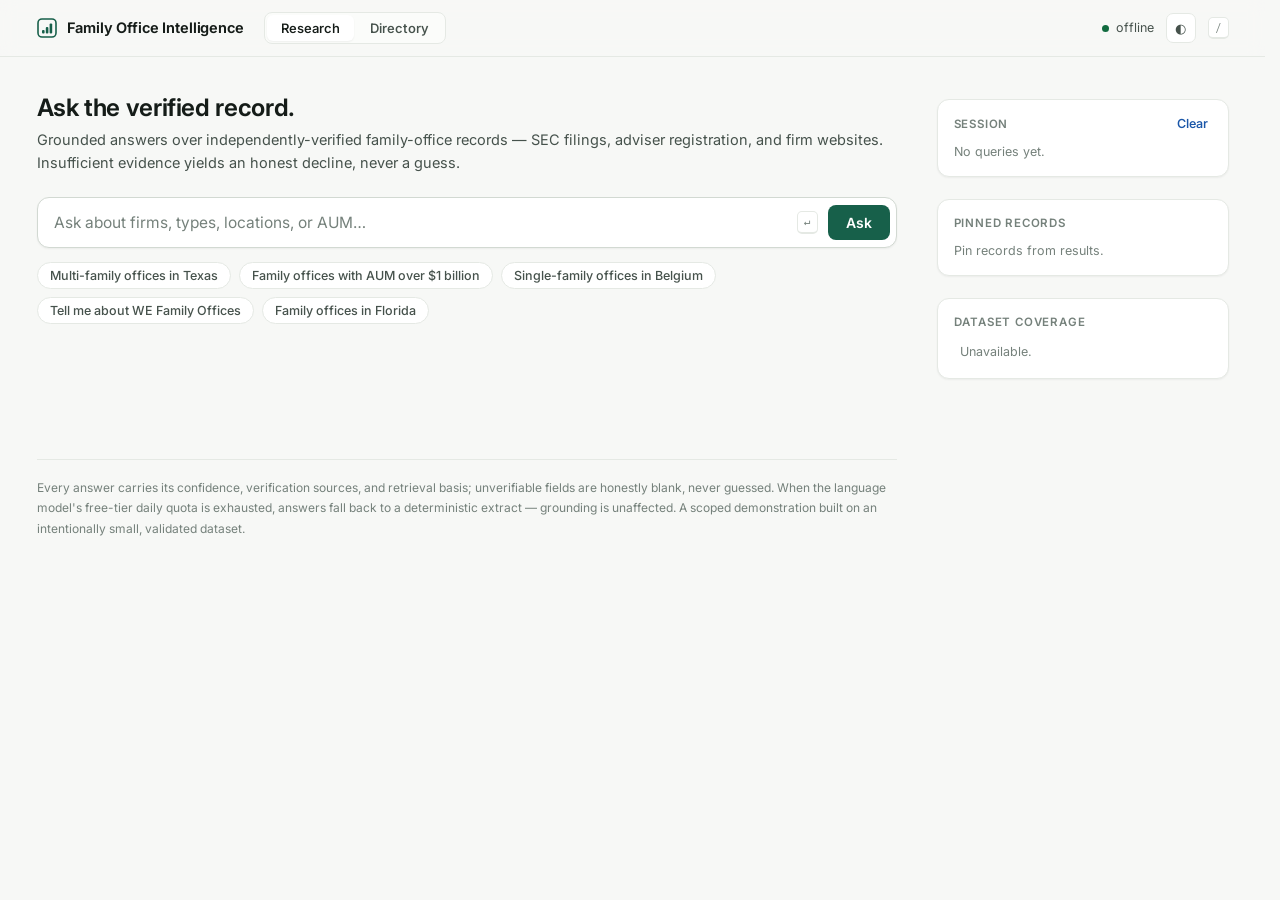
==== src/fointel/serve/web/index.html @ b19c2007 "fix(rag): "what are single family offices" is a listing question, not a definition User-reported ove" ====
<!doctype html>
<html lang="en">
<head>
<meta charset="utf-8">
<meta name="viewport" content="width=device-width, initial-scale=1">
<title>Family Office Intelligence</title>
<meta name="description" content="Grounded research over independently-verified family-office records.">
<link rel="preconnect" href="https://fonts.googleapis.com">
<link rel="preconnect" href="https://fonts.gstatic.com" crossorigin>
<link href="https://fonts.googleapis.com/css2?family=IBM+Plex+Mono:wght@400;500&family=Inter:wght@400;500;600;700&display=swap" rel="stylesheet">
<style>
/* ================= design tokens ================= */
:root{
  /* neutrals hue-biased toward the ledger-green accent — chosen, not default grey */
  --paper:#F7F8F6; --surface:#FFFFFF; --surface2:#FBFCFA;
  --ink:#151C18; --ink2:#46524C; --ink3:#75817B;
  --line:#E5E9E4; --line2:#D2D9D2;
  --accent:#17604A; --accent-strong:#114A39; --accent-tint:#ECF3EF; --accent-line:#CFE0D6;
  --ok:#116B3F; --ok-bg:#E6F2EA;
  --warn:#96570A; --warn-bg:#FAF1E1; --warn-line:#EAD9B8;
  --cite:#1A56A8; --cite-bg:#EAF0F9;
  --neutral-badge:#5B6660; --neutral-badge-bg:#EFF1EF;
  --shadow:0 1px 2px rgba(12,22,17,.05);
  --shadow-hover:0 6px 20px rgba(12,22,17,.08);
  --r-chip:6px; --r-card:10px; --r-panel:12px;
  --font:'Inter',-apple-system,BlinkMacSystemFont,"Segoe UI",sans-serif;
  --mono:'IBM Plex Mono',ui-monospace,SFMono-Regular,Menlo,monospace;
  --ease:cubic-bezier(.2,.7,.3,1); --t:170ms;
}
@media (prefers-color-scheme: dark){ :root:not([data-theme=light]){
  --paper:#111514; --surface:#181D1B; --surface2:#1C2220;
  --ink:#E6EAE7; --ink2:#A7B2AB; --ink3:#7A857F;
  --line:#262D2A; --line2:#343C38;
  --accent:#58BA92; --accent-strong:#79CCA9; --accent-tint:#1B2A24; --accent-line:#2C4238;
  --ok:#5CBE8C; --ok-bg:#17281F;
  --warn:#D9A050; --warn-bg:#2A2115; --warn-line:#4A3A20;
  --cite:#7AA7DE; --cite-bg:#1A2432;
  --neutral-badge:#98A29C; --neutral-badge-bg:#222927;
  --shadow:0 1px 2px rgba(0,0,0,.3); --shadow-hover:0 6px 20px rgba(0,0,0,.35);
}}
:root[data-theme=dark]{
  --paper:#111514; --surface:#181D1B; --surface2:#1C2220;
  --ink:#E6EAE7; --ink2:#A7B2AB; --ink3:#7A857F;
  --line:#262D2A; --line2:#343C38;
  --accent:#58BA92; --accent-strong:#79CCA9; --accent-tint:#1B2A24; --accent-line:#2C4238;
  --ok:#5CBE8C; --ok-bg:#17281F;
  --warn:#D9A050; --warn-bg:#2A2115; --warn-line:#4A3A20;
  --cite:#7AA7DE; --cite-bg:#1A2432;
  --neutral-badge:#98A29C; --neutral-badge-bg:#222927;
  --shadow:0 1px 2px rgba(0,0,0,.3); --shadow-hover:0 6px 20px rgba(0,0,0,.35);
}

/* ================= base ================= */
*{box-sizing:border-box}
html{scrollbar-gutter:stable}
body{margin:0;background:var(--paper);color:var(--ink);font-family:var(--font);
  font-size:14.5px;line-height:1.58;-webkit-font-smoothing:antialiased}
a{color:var(--cite);text-decoration:none}
a:hover{text-decoration:underline}
button{font-family:var(--font)}
:focus-visible{outline:2px solid var(--accent);outline-offset:2px;border-radius:4px}
.num{font-family:var(--mono);font-size:.94em;font-feature-settings:"tnum"}
.micro{font-size:11.5px;font-weight:600;letter-spacing:.07em;text-transform:uppercase;color:var(--ink3)}
@media (prefers-reduced-motion: reduce){
  *,*::before,*::after{animation:none!important;transition:none!important}
}

/* ================= top bar ================= */
.topbar{position:sticky;top:0;z-index:20;background:color-mix(in srgb,var(--paper) 88%,transparent);
  backdrop-filter:blur(8px);border-bottom:1px solid var(--line)}
.topbar-in{max-width:1240px;margin:0 auto;display:flex;align-items:center;gap:20px;
  padding:0 24px;height:56px}
.brand{display:flex;align-items:center;gap:10px;font-weight:650;font-size:14.5px;letter-spacing:-.01em;white-space:nowrap}
.brand svg{display:block}
.tabs{display:flex;gap:2px;background:var(--surface2);border:1px solid var(--line);
  border-radius:8px;padding:2px}
.tab{border:none;background:transparent;color:var(--ink2);font-size:13px;font-weight:550;
  padding:5px 14px;border-radius:6px;cursor:pointer;transition:background var(--t) var(--ease),color var(--t) var(--ease)}
.tab[aria-selected=true]{background:var(--surface);color:var(--ink);box-shadow:var(--shadow)}
.top-right{margin-left:auto;display:flex;align-items:center;gap:12px}
.status{display:flex;align-items:center;gap:7px;font-size:12.5px;color:var(--ink2);white-space:nowrap}
.status .dot{width:7px;height:7px;border-radius:50%;background:var(--ok)}
.icon-btn{border:1px solid var(--line);background:var(--surface);color:var(--ink2);width:30px;height:30px;
  border-radius:7px;cursor:pointer;display:grid;place-items:center;font-size:13px;
  transition:border-color var(--t) var(--ease)}
.icon-btn:hover{border-color:var(--line2)}
.kbd{font-family:var(--mono);font-size:11px;color:var(--ink3);border:1px solid var(--line);
  border-bottom-width:2px;border-radius:5px;padding:1px 6px;background:var(--surface)}

/* ================= layout ================= */
.shell{max-width:1240px;margin:0 auto;padding:36px 24px 80px;display:grid;
  grid-template-columns:minmax(0,1fr) 292px;gap:40px}
@media (max-width:1100px){.shell{grid-template-columns:minmax(0,1fr)}.rail{display:none}}
main{max-width:860px;width:100%;justify-self:center}

/* ================= search / command bar ================= */
.lede{margin:0 0 6px;font-size:24px;line-height:1.25;font-weight:650;letter-spacing:-.015em}
.lede-sub{margin:0 0 22px;color:var(--ink2);font-size:14.5px}
.cmd{display:flex;align-items:center;gap:10px;background:var(--surface);border:1px solid var(--line2);
  border-radius:12px;padding:6px 6px 6px 16px;box-shadow:var(--shadow);
  transition:border-color var(--t) var(--ease),box-shadow var(--t) var(--ease)}
.cmd:focus-within{border-color:var(--accent);box-shadow:0 0 0 3px var(--accent-tint)}
.cmd input{flex:1;border:none;background:transparent;color:var(--ink);font-family:var(--font);
  font-size:15.5px;padding:9px 0;min-width:0}
.cmd input::placeholder{color:var(--ink3)}
.cmd input:focus{outline:none}
.cmd .kbd{flex:none}
.cmd button.go{flex:none;border:none;background:var(--accent);color:#fff;font-weight:600;font-size:14px;
  padding:9px 18px;border-radius:8px;cursor:pointer;transition:background var(--t) var(--ease)}
:root[data-theme=dark] .cmd button.go,
:where(:root:not([data-theme=light])) .cmd button.go{color:var(--paper)}
@media (prefers-color-scheme: light){:root:not([data-theme=dark]) .cmd button.go{color:#fff}}
.cmd button.go:hover{background:var(--accent-strong)}
.cmd button.go:disabled{opacity:.55;cursor:default}
.chips{display:flex;flex-wrap:wrap;gap:8px;margin:14px 0 4px}
.chip{font-size:12.5px;font-weight:500;padding:5px 12px;border:1px solid var(--line);border-radius:999px;
  background:var(--surface);color:var(--ink2);cursor:pointer;
  transition:border-color var(--t) var(--ease),color var(--t) var(--ease)}
.chip:hover{border-color:var(--accent-line);color:var(--accent)}

/* ================= verdict + answer ================= */
#results{margin-top:28px}
.reveal{animation:rise .28s var(--ease) both}
@keyframes rise{from{opacity:0;transform:translateY(5px)}to{opacity:1;transform:none}}
.verdict{display:flex;align-items:center;gap:10px;flex-wrap:wrap;margin-bottom:12px}
.verdict .title{font-size:15px;font-weight:650}
.mode{font-size:11.5px;font-weight:600;letter-spacing:.04em;padding:3px 10px;border-radius:999px;cursor:default}
.mode.llm{background:var(--accent-tint);color:var(--accent);border:1px solid var(--accent-line)}
.mode.ext{background:var(--neutral-badge-bg);color:var(--neutral-badge);border:1px solid var(--line)}
.mode.abst{background:var(--warn-bg);color:var(--warn);border:1px solid var(--warn-line)}
.answer{background:var(--surface);border:1px solid var(--line);border-radius:var(--r-panel);
  padding:18px 22px;box-shadow:var(--shadow)}
.answer .micro{margin-bottom:8px;display:block}
.answer p{margin:0 0 10px;max-width:68ch}
.answer p:last-child{margin-bottom:0}
.answer ul{margin:4px 0 0;padding-left:2px;list-style:none}
.answer li{padding:7px 0;border-top:1px solid var(--line)}
.answer li:first-child{border-top:none}
.answer li .sub{display:block;color:var(--ink3);font-size:13px;margin-top:2px}
.answer.abstain{background:var(--warn-bg);border-color:var(--warn-line)}
.answer.abstain p{color:var(--warn);max-width:60ch}

/* ================= records section ================= */
.rec-head{display:flex;align-items:baseline;gap:12px;margin:26px 0 12px}
.rec-head .micro{flex:1}
.text-btn{border:none;background:none;color:var(--cite);font-size:12.5px;font-weight:550;cursor:pointer;padding:2px 4px}
.text-btn:hover{text-decoration:underline}
.card{background:var(--surface);border:1px solid var(--line);border-radius:var(--r-card);
  padding:16px 20px 14px;margin-bottom:12px;box-shadow:var(--shadow);
  transition:border-color var(--t) var(--ease),box-shadow var(--t) var(--ease),transform var(--t) var(--ease)}
.card:hover{border-color:var(--line2);box-shadow:var(--shadow-hover);transform:translateY(-1px)}
.card .head{display:flex;align-items:flex-start;gap:10px}
.card .name{font-size:15.5px;font-weight:650;letter-spacing:-.01em;color:var(--ink)}
.card .name a{color:inherit}
.card .head .badges{margin-left:auto;display:flex;gap:6px;flex-wrap:wrap;justify-content:flex-end}
.badge{font-size:11px;font-weight:600;letter-spacing:.03em;padding:3px 9px;border-radius:999px;white-space:nowrap}
.b-type{background:var(--accent-tint);color:var(--accent)}
.b-und{background:var(--neutral-badge-bg);color:var(--neutral-badge)}
.b-High{background:var(--ok-bg);color:var(--ok)}
.b-Medium{background:var(--warn-bg);color:var(--warn)}
.b-Low{background:var(--neutral-badge-bg);color:var(--neutral-badge)}
.facts{display:grid;grid-template-columns:repeat(auto-fit,minmax(150px,1fr));gap:8px 24px;margin-top:12px}
.fact .micro{display:block;margin-bottom:1px}
.fact .v{font-size:13.5px;color:var(--ink2)}
.fact .v.num{font-size:13px;color:var(--ink)}
.match{display:flex;align-items:center;gap:8px;margin-top:12px}
.match .bar{flex:1;max-width:150px;height:3px;background:var(--line);border-radius:2px;overflow:hidden}
.match .bar i{display:block;height:100%;background:var(--accent);border-radius:2px;
  transition:width .5s var(--ease)}
.match .num{color:var(--ink3);font-size:11.5px}
.vchips{display:flex;gap:6px;flex-wrap:wrap;margin-top:12px}
.vchip{display:inline-flex;align-items:center;gap:5px;font-size:11.5px;font-weight:550;color:var(--ink2);
  border:1px solid var(--line);border-radius:var(--r-chip);padding:3px 8px;background:var(--surface2)}
.vchip::before{content:"";width:5px;height:5px;border-radius:50%;background:var(--ok)}
.freshness{font-size:11.5px;color:var(--ink3);margin-left:auto;align-self:center}
.sig{margin-top:12px;border-top:1px solid var(--line);padding-top:10px}
.sig-row{display:flex;gap:9px;font-size:12.5px;color:var(--ink2);padding:3px 0}
.sig-row::before{content:"";flex:none;width:6px;height:6px;border-radius:50%;background:var(--cite);margin-top:6px}
.exp{margin-top:10px;border-top:1px solid var(--line);padding-top:2px}
.exp summary{cursor:pointer;font-size:12.5px;font-weight:550;color:var(--ink2);padding:7px 0;list-style:none;display:flex;align-items:center;gap:6px}
.exp summary::-webkit-details-marker{display:none}
.exp summary::before{content:"";width:7px;height:7px;border-right:1.5px solid var(--ink3);border-bottom:1.5px solid var(--ink3);
  transform:rotate(-45deg);transition:transform var(--t) var(--ease);margin-right:2px}
.exp[open] summary::before{transform:rotate(45deg)}
.exp .body{font-size:12.5px;color:var(--ink2);padding:2px 0 8px;line-height:1.6}
.exp .body .q{font-family:var(--mono);font-size:12px;background:var(--surface2);border:1px solid var(--line);
  border-radius:6px;padding:8px 10px;display:block;margin-top:6px;color:var(--ink2)}
.card .actions{display:flex;gap:4px;margin-top:10px;border-top:1px solid var(--line);padding-top:8px}
.act{border:none;background:none;font-size:12px;font-weight:550;color:var(--ink3);cursor:pointer;
  padding:4px 8px;border-radius:6px;display:inline-flex;gap:5px;align-items:center;
  transition:color var(--t) var(--ease),background var(--t) var(--ease)}
.act:hover{color:var(--accent);background:var(--accent-tint)}
.act[aria-pressed=true]{color:var(--accent)}
.grounded{margin:10px 2px 0;font-size:12px;color:var(--ink3)}

/* ================= skeleton ================= */
.skel{border-radius:8px;background:linear-gradient(90deg,var(--line) 25%,var(--surface2) 50%,var(--line) 75%);
  background-size:200% 100%;animation:shim 1.1s linear infinite}
@keyframes shim{to{background-position:-200% 0}}

/* ================= directory ================= */
.dir-tools{display:flex;gap:10px;align-items:center;margin-bottom:14px;flex-wrap:wrap}
.dir-tools input,.dir-tools select{border:1px solid var(--line2);background:var(--surface);color:var(--ink);
  border-radius:8px;padding:8px 12px;font-size:13.5px;font-family:var(--font)}
.dir-tools input{flex:1;min-width:200px}
.dir-count{font-size:12.5px;color:var(--ink3);margin-left:auto}
.tablewrap{background:var(--surface);border:1px solid var(--line);border-radius:var(--r-panel);
  overflow-x:auto;box-shadow:var(--shadow)}
table{width:100%;border-collapse:collapse;font-size:13.5px;min-width:720px}
th{position:sticky;top:0;text-align:left;font-size:11.5px;font-weight:600;letter-spacing:.06em;
  text-transform:uppercase;color:var(--ink3);background:var(--surface2);border-bottom:1px solid var(--line);
  padding:10px 14px;cursor:pointer;user-select:none;white-space:nowrap}
th .arrow{opacity:.55;font-size:10px;margin-left:3px}
td{padding:10px 14px;border-bottom:1px solid var(--line);color:var(--ink2);vertical-align:top}
tbody tr{cursor:pointer;transition:background var(--t) var(--ease)}
tbody tr:hover{background:var(--surface2)}
tbody tr:last-child td{border-bottom:none}
td .nm{font-weight:600;color:var(--ink)}
tr.detail td{background:var(--surface2);cursor:default;padding:14px 18px}
tr.detail .facts{margin-top:4px}

/* ================= rail ================= */
.rail{display:flex;flex-direction:column;gap:22px;padding-top:6px}
.panel{background:var(--surface);border:1px solid var(--line);border-radius:var(--r-panel);
  padding:14px 16px;box-shadow:var(--shadow)}
.panel .micro{display:flex;align-items:baseline;margin-bottom:9px}
.panel .micro .text-btn{margin-left:auto;text-transform:none;letter-spacing:0}
.recent{list-style:none;margin:0;padding:0}
.recent li{padding:0}
.recent button{width:100%;text-align:left;border:none;background:none;color:var(--ink2);font-size:13px;
  padding:6px 6px;border-radius:6px;cursor:pointer;overflow:hidden;text-overflow:ellipsis;white-space:nowrap;
  transition:background var(--t) var(--ease),color var(--t) var(--ease)}
.recent button:hover{background:var(--accent-tint);color:var(--accent)}
.empty{font-size:12.5px;color:var(--ink3);padding:2px 6px}
.stat-row{display:flex;align-items:center;gap:8px;font-size:12.5px;color:var(--ink2);padding:4px 0}
.stat-row .lbl{flex:none;width:96px;color:var(--ink3)}
.stat-row .bar{flex:1;height:4px;background:var(--line);border-radius:2px;overflow:hidden}
.stat-row .bar i{display:block;height:100%;background:var(--accent);border-radius:2px}
.stat-row .num{flex:none;width:36px;text-align:right;color:var(--ink2);font-size:11.5px}

/* ================= footer / toast ================= */
.foot{max-width:1240px;margin:0 auto;padding:0 24px 40px;font-size:12px;color:var(--ink3);
  line-height:1.7;max-width:1240px}
.foot .in{max-width:860px;border-top:1px solid var(--line);padding-top:18px}
#toast{position:fixed;bottom:26px;left:50%;transform:translate(-50%,12px);opacity:0;pointer-events:none;
  background:var(--ink);color:var(--paper);font-size:12.5px;font-weight:550;border-radius:8px;
  padding:8px 16px;transition:opacity var(--t) var(--ease),transform var(--t) var(--ease);z-index:50}
#toast.show{opacity:1;transform:translate(-50%,0)}
.hide{display:none!important}
</style>
</head>
<body>

<header class="topbar">
  <div class="topbar-in">
    <span class="brand">
      <svg width="20" height="20" viewBox="0 0 20 20" aria-hidden="true">
        <rect x="1" y="1" width="18" height="18" rx="4" fill="none" stroke="var(--accent)" stroke-width="1.6"/>
        <rect x="5" y="12" width="2.6" height="3.5" rx="1" fill="var(--accent)"/>
        <rect x="8.8" y="9" width="2.6" height="6.5" rx="1" fill="var(--accent)"/>
        <rect x="12.6" y="5.5" width="2.6" height="10" rx="1" fill="var(--accent)"/>
      </svg>
      Family Office Intelligence
    </span>
    <nav class="tabs" role="tablist" aria-label="Views">
      <button class="tab" role="tab" id="tab-research" aria-selected="true" aria-controls="view-research">Research</button>
      <button class="tab" role="tab" id="tab-directory" aria-selected="false" aria-controls="view-directory">Directory</button>
    </nav>
    <div class="top-right">
      <span class="status" id="status"><span class="dot"></span><span id="status-text">connecting…</span></span>
      <button class="icon-btn" id="theme" title="Toggle theme" aria-label="Toggle color theme">◐</button>
      <span class="kbd" title="Press / to search">/</span>
    </div>
  </div>
</header>

<div class="shell">
  <main>
    <!-- ============ RESEARCH VIEW ============ -->
    <section id="view-research" role="tabpanel" aria-labelledby="tab-research">
      <h1 class="lede">Ask the verified record.</h1>
      <p class="lede-sub">Grounded answers over independently-verified family-office records —
        SEC filings, adviser registration, and firm websites. Insufficient evidence yields an
        honest decline, never a guess.</p>

      <div class="cmd">
        <input id="q" type="text" placeholder="Ask about firms, types, locations, or AUM…"
               autocomplete="off" aria-label="Research query">
        <span class="kbd" aria-hidden="true">↵</span>
        <button class="go" id="ask">Ask</button>
      </div>
      <div class="chips" id="chips" aria-label="Example queries"></div>

      <div id="results" aria-live="polite"></div>
    </section>

    <!-- ============ DIRECTORY VIEW ============ -->
    <section id="view-directory" role="tabpanel" aria-labelledby="tab-directory" class="hide">
      <h1 class="lede">Verified directory.</h1>
      <p class="lede-sub">Every record in the served dataset, with its confidence and verification basis.</p>
      <div class="dir-tools">
        <input id="dir-filter" type="text" placeholder="Filter by name, location, principal…" aria-label="Filter directory">
        <select id="dir-type" aria-label="Filter by type">
          <option value="">All types</option>
          <option>Single-Family Office</option>
          <option>Multi-Family Office</option>
          <option>Undetermined</option>
        </select>
        <button class="text-btn" id="dir-export">Export CSV</button>
        <span class="dir-count" id="dir-count"></span>
      </div>
      <div class="tablewrap">
        <table id="dir-table" aria-label="Verified family-office records">
          <thead><tr>
            <th data-k="name" scope="col">Name<span class="arrow"></span></th>
            <th data-k="type" scope="col">Type<span class="arrow"></span></th>
            <th data-k="location" scope="col">Location<span class="arrow"></span></th>
            <th data-k="aum" scope="col">AUM<span class="arrow"></span></th>
            <th data-k="confidence" scope="col">Confidence<span class="arrow"></span></th>
          </tr></thead>
          <tbody id="dir-body"></tbody>
        </table>
      </div>
    </section>
  </main>

  <!-- ============ RAIL ============ -->
  <aside class="rail" aria-label="Session and coverage">
    <div class="panel">
      <span class="micro">Session <button class="text-btn" id="clear-recent">Clear</button></span>
      <ul class="recent" id="recent"></ul>
    </div>
    <div class="panel">
      <span class="micro">Pinned records</span>
      <ul class="recent" id="pins"></ul>
    </div>
    <div class="panel">
      <span class="micro">Dataset coverage</span>
      <div id="coverage"><div class="empty">Loading…</div></div>
    </div>
  </aside>
</div>

<footer class="foot"><div class="in">
  Every answer carries its confidence, verification sources, and retrieval basis; unverifiable
  fields are honestly blank, never guessed. When the language model's free-tier daily quota is
  exhausted, answers fall back to a deterministic extract — grounding is unaffected.
  A scoped demonstration built on an intentionally small, validated dataset.
</div></footer>

<div id="toast" role="status"></div>

<script>
"use strict";
/* ================= utilities ================= */
const $ = s => document.querySelector(s);
const esc = s => (s==null?"":String(s)).replace(/[&<>"]/g,c=>({"&":"&amp;","<":"&lt;",">":"&gt;",'"':"&quot;"}[c]));
const store = {
  get(k,f){ try{ return JSON.parse(localStorage.getItem(k)) ?? f; }catch{ return f; } },
  set(k,v){ try{ localStorage.setItem(k, JSON.stringify(v)); }catch{} }
};
let toastT;
function toast(msg){ const t=$("#toast"); t.textContent=msg; t.classList.add("show");
  clearTimeout(toastT); toastT=setTimeout(()=>t.classList.remove("show"),1600); }

/* ================= theme ================= */
const themeBtn = $("#theme");
const savedTheme = store.get("fo.theme", null);
if(savedTheme) document.documentElement.dataset.theme = savedTheme;
themeBtn.onclick = () => {
  const cur = document.documentElement.dataset.theme ||
    (matchMedia("(prefers-color-scheme: dark)").matches ? "dark" : "light");
  const next = cur === "dark" ? "light" : "dark";
  document.documentElement.dataset.theme = next; store.set("fo.theme", next);
};

/* ================= tabs ================= */
const views = { research: [$("#tab-research"), $("#view-research")],
                directory: [$("#tab-directory"), $("#view-directory")] };
function showView(name){
  for(const [k,[tab,view]] of Object.entries(views)){
    const on = k===name;
    tab.setAttribute("aria-selected", on);
    view.classList.toggle("hide", !on);
  }
  if(name==="directory") loadDirectory();
}
views.research[0].onclick = () => showView("research");
views.directory[0].onclick = () => showView("directory");

/* ================= status + coverage (real, live-computed) ================= */
fetch("/health").then(r=>r.json()).then(d=>{
  $("#status-text").textContent = `${d.records} verified records`;
}).catch(()=>{ $("#status-text").textContent = "offline"; });

fetch("/stats").then(r=>r.json()).then(s=>{
  if(!s.records) return;
  const cov = s.coverage||{}, n = s.records;
  const bar = (lbl,val) => `<div class="stat-row"><span class="lbl">${lbl}</span>
    <span class="bar"><i style="width:${Math.round(100*val/n)}%"></i></span>
    <span class="num num">${val}/${n}</span></div>`;
  const t = s.type||{};
  $("#coverage").innerHTML =
    bar("Single-family", t["Single-Family Office"]||0) +
    bar("Multi-family", t["Multi-Family Office"]||0) +
    bar("Undetermined", t["Undetermined"]||0) +
    `<div style="height:8px"></div>` +
    bar("AUM on file", cov.aum||0) + bar("Principal", cov.principal||0) +
    bar("Website", cov.website||0) + bar("Signals", cov.signals||0) +
    `<div class="stat-row"><span class="lbl">Countries</span><span></span><span class="num num">${s.countries||"—"}</span></div>` +
    `<div class="stat-row"><span class="lbl">Data as of</span><span></span><span class="num num" style="width:auto">${esc(s.as_of||"")}</span></div>`;
}).catch(()=>{ $("#coverage").innerHTML = `<div class="empty">Unavailable.</div>`; });

/* ================= session: recent + pins ================= */
function renderRecent(){
  const rs = store.get("fo.recent", []);
  $("#recent").innerHTML = rs.length
    ? rs.map(q=>`<li><button data-q="${esc(q)}" title="${esc(q)}">${esc(q)}</button></li>`).join("")
    : `<li class="empty">No queries yet.</li>`;
}
function pushRecent(q){
  let rs = store.get("fo.recent", []).filter(x=>x!==q); rs.unshift(q);
  store.set("fo.recent", rs.slice(0,8)); renderRecent();
}
$("#recent").addEventListener("click", e=>{
  const b = e.target.closest("button[data-q]"); if(!b) return;
  $("#q").value = b.dataset.q; showView("research"); ask();
});
$("#clear-recent").onclick = () => { store.set("fo.recent", []); renderRecent(); };

function renderPins(){
  const ps = store.get("fo.pins", []);
  $("#pins").innerHTML = ps.length
    ? ps.map(p=>`<li><button data-q="Tell me about ${esc(p.name)}" title="Research ${esc(p.name)}">★ ${esc(p.name)}</button></li>`).join("")
    : `<li class="empty">Pin records from results.</li>`;
}
$("#pins").addEventListener("click", e=>{
  const b = e.target.closest("button[data-q]"); if(!b) return;
  $("#q").value = b.dataset.q; showView("research"); ask();
});
function togglePin(id, name, btn){
  let ps = store.get("fo.pins", []);
  const has = ps.some(p=>p.id===id);
  ps = has ? ps.filter(p=>p.id!==id) : [...ps, {id, name}];
  store.set("fo.pins", ps); renderPins();
  btn.setAttribute("aria-pressed", !has);
  btn.innerHTML = !has ? "★ Pinned" : "☆ Pin";
  toast(!has ? "Pinned" : "Unpinned");
}
renderRecent(); renderPins();

/* ================= example chips ================= */
const EXAMPLES = ["Multi-family offices in Texas","Family offices with AUM over $1 billion",
  "Single-family offices in Belgium","Tell me about WE Family Offices","Family offices in Florida"];
$("#chips").innerHTML = EXAMPLES.map(e=>`<button class="chip">${esc(e)}</button>`).join("");
$("#chips").addEventListener("click", e=>{
  const c = e.target.closest(".chip"); if(!c) return;
  $("#q").value = c.textContent; ask();
});

/* ================= answer rendering ================= */
const MODE = {
  llm:  ["llm","Synthesized · grounded","Generated by a language model, then verified: any firm named outside the retrieved records is rejected."],
  "extractive":          ["ext","Deterministic extract","Built directly from verified fields only — no generation. Used when no LLM is configured or its free-tier daily quota is exhausted."],
  "extractive-fallback": ["ext","Deterministic extract","The generated answer failed the grounding check and was replaced by a deterministic extract of verified fields."],
  abstain: ["abst","Declined","The retrieved evidence did not clear the grounding threshold, so the system declines rather than guessing."]
};
function modeChip(m){
  const [cls,label,tip] = MODE[m] || ["ext",m,""];
  return `<span class="mode ${cls}" title="${esc(tip)}">${esc(label)}</span>`;
}

function answerHTML(d){
  const text = d.answer || "";
  // extractive answers arrive as "Found N…" + "• Firm — fact · fact" lines: render as rows
  if(text.includes("\n•") || text.startsWith("•")){
    const lines = text.split("\n").filter(Boolean);
    const lead = lines[0].startsWith("•") ? "" : `<p>${esc(lines[0])}</p>`;
    const items = [];
    for(const ln of lines){
      if(ln.startsWith("•")) items.push({main: ln.replace(/^•\s*/,""), subs: []});
      else if(ln.trim().startsWith("↳") && items.length)
        items[items.length-1].subs.push(ln.trim().replace(/^↳\s*/,""));
    }
    const list = items.map(it=>`<li>${esc(it.main)}${it.subs.map(s=>`<span class="sub">${esc(s)}</span>`).join("")}</li>`).join("");
    return lead + (list ? `<ul>${list}</ul>` : "");
  }
  return text.split(/\n{2,}/).map(p=>`<p>${esc(p.trim())}</p>`).join("");
}

function factHTML(label, value, mono){
  if(!value) return "";
  return `<div class="fact"><span class="micro">${label}</span>
    <span class="v${mono?" num":""}">${value}</span></div>`;
}

function card(c, i){
  const conf = c.confidence || "Low";
  const typeCls = c.type === "Undetermined" ? "b-und" : "b-type";
  const nm = c.website
    ? `<a href="${esc(c.website)}" target="_blank" rel="noopener">${esc(c.name)}</a>` : esc(c.name);
  const phone = c.phone
    ? `<a href="tel:${esc(String(c.phone).replace(/[^+\d]/g,""))}" class="num">${esc(c.phone)}</a>` : "";
  const sigs = (c.signals||[]).slice(0,3).map(s=>`<div class="sig-row">${esc(s)}</div>`).join("");
  const pinned = store.get("fo.pins", []).some(p=>p.id===c.fo_id);
  return `<article class="card reveal" style="animation-delay:${Math.min(i*45,270)}ms" data-id="${esc(c.fo_id)}">
    <div class="head">
      <span class="name">${nm}</span>
      <span class="badges">
        <span class="badge ${typeCls}">${esc(c.type)}</span>
        <span class="badge b-${esc(conf)}" title="Overall record confidence — the weakest link across identity anchors">${esc(conf)} confidence</span>
      </span>
    </div>
    <div class="facts">
      ${factHTML("Location", esc(c.location))}
      ${factHTML("AUM", esc(c.aum), true)}
      ${factHTML("Principal", esc(c.principal))}
      ${factHTML("Phone", phone)}
    </div>
    ${typeof c.match === "number" ? `<div class="match" title="Semantic retrieval similarity for this query">
      <span class="micro">Match</span><span class="bar"><i style="width:${Math.round(c.match*100)}%"></i></span>
      <span class="num">${c.match.toFixed(2)}</span></div>` : ""}
    <div class="vchips">
      ${(c.verification||[]).map(v=>`<span class="vchip">${esc(v)}</span>`).join("")}
      ${c.data_as_of ? `<span class="freshness num">as of ${esc(c.data_as_of)}</span>` : ""}
    </div>
    ${sigs ? `<div class="sig"><span class="micro">Recent activity — SEC 13F</span>${sigs}</div>` : ""}
    ${c.classification_evidence ? `<details class="exp"><summary>Evidence &amp; classification</summary>
      <div class="body">Why this record qualifies as a family office:
        <span class="q">${esc(c.classification_evidence)}</span></div></details>` : ""}
    <div class="actions">
      <button class="act pin" aria-pressed="${pinned}">${pinned ? "★ Pinned" : "☆ Pin"}</button>
      <button class="act copy-cite">⧉ Copy citation</button>
    </div>
  </article>`;
}

function render(d){
  const r = $("#results");
  if(d.answered === false){
    const scopeDecline = (d.reason||"").startsWith("out-of-scope");
    const title = scopeDecline ? "Declined — outside the service's scope"
                               : "Declined — insufficient verified evidence";
    r.innerHTML = `<div class="reveal">
      <div class="verdict"><span class="title">${title}</span>${modeChip("abstain")}</div>
      <div class="answer abstain"><p>${esc(d.answer)}</p></div></div>`;
    return;
  }
  const n = (d.citations||[]).length;
  let html = `<div class="reveal">
    <div class="verdict"><span class="title">Answered — grounded in ${n} verified record${n===1?"":"s"}</span>
      ${modeChip(d.mode)}</div>
    <div class="answer"><span class="micro">Executive summary</span>${answerHTML(d)}</div>`;
  if(d.cards && d.cards.length){
    html += `<div class="rec-head"><span class="micro">Verified records (${d.cards.length})</span>
      <button class="text-btn" id="export-cards">Export CSV</button></div>`;
    html += d.cards.map((c,i)=>card(c,i)).join("");
    html += `<div class="grounded">Retrieval: hybrid semantic + keyword over the verified dataset · citations: <span class="num">${(d.citations||[]).map(esc).join(", ")}</span></div>`;
  }
  html += `</div>`;
  r.innerHTML = html;
  const exp = $("#export-cards");
  if(exp) exp.onclick = () => exportCSV(d.cards.map(c=>({name:c.name,type:c.type,location:c.location,
    aum:c.aum,principal:c.principal,phone:c.phone,website:c.website,confidence:c.confidence,
    verification:(c.verification||[]).join("; "),data_as_of:c.data_as_of})), "query-results.csv");
}

$("#results").addEventListener("click", e=>{
  const cardEl = e.target.closest(".card"); if(!cardEl) return;
  const id = cardEl.dataset.id;
  const name = cardEl.querySelector(".name").textContent.trim();
  if(e.target.closest(".pin")) togglePin(id, name, e.target.closest(".pin"));
  else if(e.target.closest(".copy-cite")){
    navigator.clipboard?.writeText(`${name} [${id}] — Family Office Intelligence, verified record`)
      .then(()=>toast("Citation copied")).catch(()=>toast("Copy failed"));
  }
});

/* ================= querying ================= */
const skeleton = `<div class="reveal">
  <div class="skel" style="height:20px;width:300px;margin-bottom:14px"></div>
  <div class="skel" style="height:96px;margin-bottom:14px;border-radius:12px"></div>
  <div class="skel" style="height:150px;margin-bottom:12px;border-radius:10px"></div>
  <div class="skel" style="height:150px;border-radius:10px"></div></div>`;

async function ask(){
  const q = $("#q").value.trim(); if(!q) return;
  $("#ask").disabled = true;
  $("#results").innerHTML = skeleton;
  try{
    const res = await fetch("/query",{method:"POST",headers:{"Content-Type":"application/json"},
      body:JSON.stringify({query:q})});
    render(await res.json());
    pushRecent(q);
  }catch{
    $("#results").innerHTML = `<div class="answer abstain reveal"><p>The service could not be reached. Please try again.</p></div>`;
  }finally{ $("#ask").disabled = false; }
}
$("#ask").onclick = ask;
$("#q").addEventListener("keydown", e=>{
  if(e.key==="Enter") ask();
  if(e.key==="Escape"){ $("#q").value=""; $("#q").blur(); }
});
document.addEventListener("keydown", e=>{
  if(e.key==="/" && !/input|select|textarea/i.test(document.activeElement.tagName)){
    e.preventDefault(); showView("research"); $("#q").focus();
  }
});

/* ================= directory ================= */
let DIR = null, dirSort = {k:"name", asc:true};
const CONF_ORDER = {High:3, Medium:2, Low:1};
function aumVal(s){
  if(!s) return -1;
  const m = /\$\s*([\d.,]+)\s*(B|M|K|billion|million|thousand)?/i.exec(s);
  if(!m) return -1;
  const mult = {b:1e9, m:1e6, k:1e3, billion:1e9, million:1e6, thousand:1e3}[(m[2]||"").toLowerCase()] || 1;
  return parseFloat(m[1].replace(/,/g,"")) * mult;
}
async function loadDirectory(){
  if(DIR){ renderDirectory(); return; }
  $("#dir-body").innerHTML = `<tr><td colspan="5"><div class="skel" style="height:60px"></div></td></tr>`;
  try{
    DIR = (await (await fetch("/records")).json()).records || [];
  }catch{ $("#dir-body").innerHTML = `<tr><td colspan="5">Could not load records.</td></tr>`; return; }
  renderDirectory();
}
function renderDirectory(){
  const f = ($("#dir-filter").value||"").toLowerCase();
  const t = $("#dir-type").value;
  let rows = DIR.filter(r =>
    (!t || r.type===t) &&
    (!f || [r.name,r.location,r.principal,r.aum].some(x=>(x||"").toLowerCase().includes(f))));
  const {k,asc} = dirSort, dir = asc?1:-1;
  rows.sort((a,b)=>{
    if(k==="aum") return (aumVal(a.aum)-aumVal(b.aum))*dir;
    if(k==="confidence") return ((CONF_ORDER[a.confidence]||0)-(CONF_ORDER[b.confidence]||0))*dir;
    return String(a[k]||"").localeCompare(String(b[k]||""))*dir;
  });
  $("#dir-count").textContent = `${rows.length} of ${DIR.length}`;
  document.querySelectorAll("#dir-table th").forEach(th=>{
    th.querySelector(".arrow").textContent = th.dataset.k===k ? (asc?"▲":"▼") : "";
  });
  $("#dir-body").innerHTML = rows.map(r=>`
    <tr data-id="${esc(r.fo_id)}" tabindex="0">
      <td><span class="nm">${esc(r.name)}</span></td>
      <td><span class="badge ${r.type==="Undetermined"?"b-und":"b-type"}">${esc(r.type)}</span></td>
      <td>${esc(r.location)||"—"}</td>
      <td class="num">${esc(r.aum)||"—"}</td>
      <td><span class="badge b-${esc(r.confidence)}">${esc(r.confidence)}</span></td>
    </tr>`).join("");
}
$("#dir-filter").addEventListener("input", renderDirectory);
$("#dir-type").addEventListener("change", renderDirectory);
document.querySelector("#dir-table thead").addEventListener("click", e=>{
  const th = e.target.closest("th"); if(!th) return;
  const k = th.dataset.k;
  dirSort = {k, asc: dirSort.k===k ? !dirSort.asc : true};
  renderDirectory();
});
$("#dir-body").addEventListener("click", e=>{
  const tr = e.target.closest("tr[data-id]"); if(!tr) return;
  const existing = tr.nextElementSibling;
  document.querySelectorAll("tr.detail").forEach(x=>x.remove());
  if(existing && existing.classList.contains("detail")) return;   // toggle closed
  const r = DIR.find(x=>x.fo_id===tr.dataset.id); if(!r) return;
  const d = document.createElement("tr"); d.className = "detail reveal";
  d.innerHTML = `<td colspan="5">
    <div class="facts">
      ${factHTML("Principal", esc(r.principal))}
      ${factHTML("Phone", esc(r.phone), true)}
      ${factHTML("Website", r.website?`<a href="${esc(r.website)}" target="_blank" rel="noopener">${esc(r.website).replace(/^https?:\/\/(www\.)?/,"")}</a>`:"")}
      ${factHTML("Data as of", esc(r.data_as_of), true)}
    </div>
    <div class="vchips">${(r.verification||[]).map(v=>`<span class="vchip">${esc(v)}</span>`).join("")}</div>
    ${(r.signals||[]).length?`<div class="sig"><span class="micro">Recent activity — SEC 13F</span>
      ${r.signals.slice(0,3).map(s=>`<div class="sig-row">${esc(s)}</div>`).join("")}</div>`:""}
    ${r.evidence?`<details class="exp"><summary>Evidence &amp; classification</summary>
      <div class="body"><span class="q">${esc(r.evidence)}</span></div></details>`:""}
  </td>`;
  tr.after(d);
});
$("#dir-export").onclick = () => {
  if(!DIR) return;
  exportCSV(DIR.map(r=>({name:r.name,type:r.type,location:r.location,aum:r.aum,principal:r.principal,
    phone:r.phone,website:r.website,confidence:r.confidence,
    verification:(r.verification||[]).join("; "),data_as_of:r.data_as_of})), "family-office-directory.csv");
};

/* ================= CSV export (client-side, current data only) ================= */
function exportCSV(rows, filename){
  if(!rows || !rows.length){ toast("Nothing to export"); return; }
  const cols = Object.keys(rows[0]);
  const cell = v => `"${String(v??"").replace(/"/g,'""')}"`;
  const csv = [cols.join(","), ...rows.map(r=>cols.map(c=>cell(r[c])).join(","))].join("\r\n");
  const a = document.createElement("a");
  a.href = URL.createObjectURL(new Blob([csv], {type:"text/csv"}));
  a.download = filename; a.click(); URL.revokeObjectURL(a.href);
  toast("Exported " + rows.length + " rows");
}
</script>
</body>
</html>
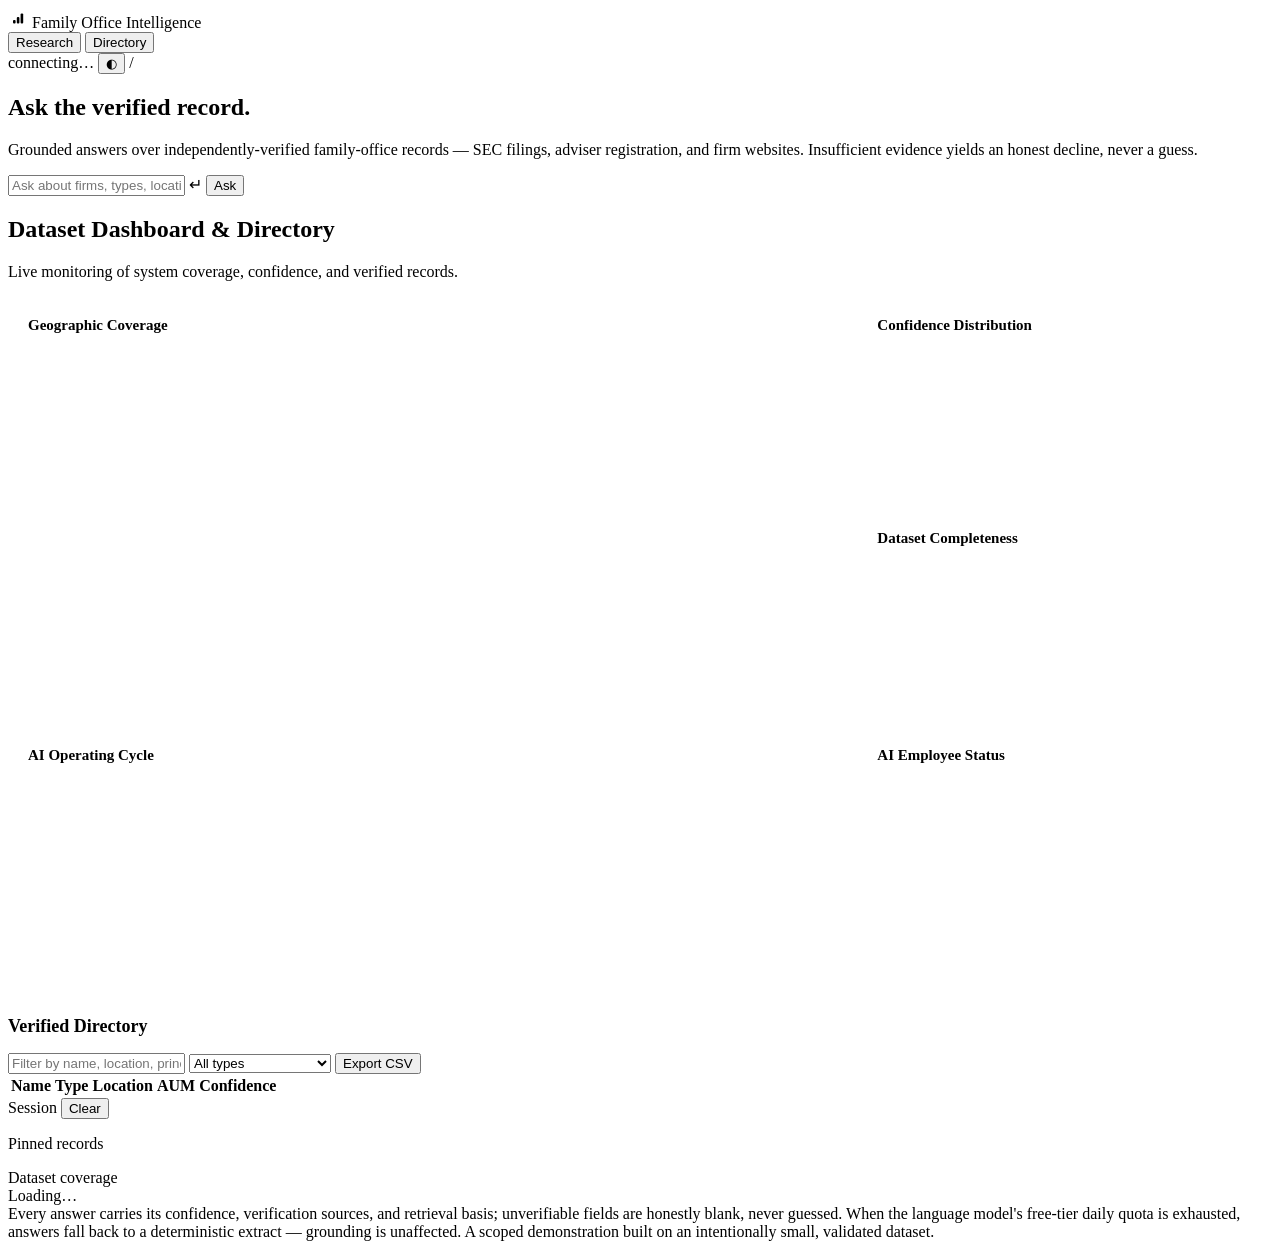
==== commit ae0b277d: "feat(ui): premium enterprise intelligence platform with d3" ====
--- a/src/fointel/serve/web/index.html
+++ b/src/fointel/serve/web/index.html
@@ -8,246 +8,7 @@
 <link rel="preconnect" href="https://fonts.googleapis.com">
 <link rel="preconnect" href="https://fonts.gstatic.com" crossorigin>
 <link href="https://fonts.googleapis.com/css2?family=IBM+Plex+Mono:wght@400;500&family=Inter:wght@400;500;600;700&display=swap" rel="stylesheet">
-<style>
-/* ================= design tokens ================= */
-:root{
-  /* neutrals hue-biased toward the ledger-green accent — chosen, not default grey */
-  --paper:#F7F8F6; --surface:#FFFFFF; --surface2:#FBFCFA;
-  --ink:#151C18; --ink2:#46524C; --ink3:#75817B;
-  --line:#E5E9E4; --line2:#D2D9D2;
-  --accent:#17604A; --accent-strong:#114A39; --accent-tint:#ECF3EF; --accent-line:#CFE0D6;
-  --ok:#116B3F; --ok-bg:#E6F2EA;
-  --warn:#96570A; --warn-bg:#FAF1E1; --warn-line:#EAD9B8;
-  --cite:#1A56A8; --cite-bg:#EAF0F9;
-  --neutral-badge:#5B6660; --neutral-badge-bg:#EFF1EF;
-  --shadow:0 1px 2px rgba(12,22,17,.05);
-  --shadow-hover:0 6px 20px rgba(12,22,17,.08);
-  --r-chip:6px; --r-card:10px; --r-panel:12px;
-  --font:'Inter',-apple-system,BlinkMacSystemFont,"Segoe UI",sans-serif;
-  --mono:'IBM Plex Mono',ui-monospace,SFMono-Regular,Menlo,monospace;
-  --ease:cubic-bezier(.2,.7,.3,1); --t:170ms;
-}
-@media (prefers-color-scheme: dark){ :root:not([data-theme=light]){
-  --paper:#111514; --surface:#181D1B; --surface2:#1C2220;
-  --ink:#E6EAE7; --ink2:#A7B2AB; --ink3:#7A857F;
-  --line:#262D2A; --line2:#343C38;
-  --accent:#58BA92; --accent-strong:#79CCA9; --accent-tint:#1B2A24; --accent-line:#2C4238;
-  --ok:#5CBE8C; --ok-bg:#17281F;
-  --warn:#D9A050; --warn-bg:#2A2115; --warn-line:#4A3A20;
-  --cite:#7AA7DE; --cite-bg:#1A2432;
-  --neutral-badge:#98A29C; --neutral-badge-bg:#222927;
-  --shadow:0 1px 2px rgba(0,0,0,.3); --shadow-hover:0 6px 20px rgba(0,0,0,.35);
-}}
-:root[data-theme=dark]{
-  --paper:#111514; --surface:#181D1B; --surface2:#1C2220;
-  --ink:#E6EAE7; --ink2:#A7B2AB; --ink3:#7A857F;
-  --line:#262D2A; --line2:#343C38;
-  --accent:#58BA92; --accent-strong:#79CCA9; --accent-tint:#1B2A24; --accent-line:#2C4238;
-  --ok:#5CBE8C; --ok-bg:#17281F;
-  --warn:#D9A050; --warn-bg:#2A2115; --warn-line:#4A3A20;
-  --cite:#7AA7DE; --cite-bg:#1A2432;
-  --neutral-badge:#98A29C; --neutral-badge-bg:#222927;
-  --shadow:0 1px 2px rgba(0,0,0,.3); --shadow-hover:0 6px 20px rgba(0,0,0,.35);
-}
-
-/* ================= base ================= */
-*{box-sizing:border-box}
-html{scrollbar-gutter:stable}
-body{margin:0;background:var(--paper);color:var(--ink);font-family:var(--font);
-  font-size:14.5px;line-height:1.58;-webkit-font-smoothing:antialiased}
-a{color:var(--cite);text-decoration:none}
-a:hover{text-decoration:underline}
-button{font-family:var(--font)}
-:focus-visible{outline:2px solid var(--accent);outline-offset:2px;border-radius:4px}
-.num{font-family:var(--mono);font-size:.94em;font-feature-settings:"tnum"}
-.micro{font-size:11.5px;font-weight:600;letter-spacing:.07em;text-transform:uppercase;color:var(--ink3)}
-@media (prefers-reduced-motion: reduce){
-  *,*::before,*::after{animation:none!important;transition:none!important}
-}
-
-/* ================= top bar ================= */
-.topbar{position:sticky;top:0;z-index:20;background:color-mix(in srgb,var(--paper) 88%,transparent);
-  backdrop-filter:blur(8px);border-bottom:1px solid var(--line)}
-.topbar-in{max-width:1240px;margin:0 auto;display:flex;align-items:center;gap:20px;
-  padding:0 24px;height:56px}
-.brand{display:flex;align-items:center;gap:10px;font-weight:650;font-size:14.5px;letter-spacing:-.01em;white-space:nowrap}
-.brand svg{display:block}
-.tabs{display:flex;gap:2px;background:var(--surface2);border:1px solid var(--line);
-  border-radius:8px;padding:2px}
-.tab{border:none;background:transparent;color:var(--ink2);font-size:13px;font-weight:550;
-  padding:5px 14px;border-radius:6px;cursor:pointer;transition:background var(--t) var(--ease),color var(--t) var(--ease)}
-.tab[aria-selected=true]{background:var(--surface);color:var(--ink);box-shadow:var(--shadow)}
-.top-right{margin-left:auto;display:flex;align-items:center;gap:12px}
-.status{display:flex;align-items:center;gap:7px;font-size:12.5px;color:var(--ink2);white-space:nowrap}
-.status .dot{width:7px;height:7px;border-radius:50%;background:var(--ok)}
-.icon-btn{border:1px solid var(--line);background:var(--surface);color:var(--ink2);width:30px;height:30px;
-  border-radius:7px;cursor:pointer;display:grid;place-items:center;font-size:13px;
-  transition:border-color var(--t) var(--ease)}
-.icon-btn:hover{border-color:var(--line2)}
-.kbd{font-family:var(--mono);font-size:11px;color:var(--ink3);border:1px solid var(--line);
-  border-bottom-width:2px;border-radius:5px;padding:1px 6px;background:var(--surface)}
-
-/* ================= layout ================= */
-.shell{max-width:1240px;margin:0 auto;padding:36px 24px 80px;display:grid;
-  grid-template-columns:minmax(0,1fr) 292px;gap:40px}
-@media (max-width:1100px){.shell{grid-template-columns:minmax(0,1fr)}.rail{display:none}}
-main{max-width:860px;width:100%;justify-self:center}
-
-/* ================= search / command bar ================= */
-.lede{margin:0 0 6px;font-size:24px;line-height:1.25;font-weight:650;letter-spacing:-.015em}
-.lede-sub{margin:0 0 22px;color:var(--ink2);font-size:14.5px}
-.cmd{display:flex;align-items:center;gap:10px;background:var(--surface);border:1px solid var(--line2);
-  border-radius:12px;padding:6px 6px 6px 16px;box-shadow:var(--shadow);
-  transition:border-color var(--t) var(--ease),box-shadow var(--t) var(--ease)}
-.cmd:focus-within{border-color:var(--accent);box-shadow:0 0 0 3px var(--accent-tint)}
-.cmd input{flex:1;border:none;background:transparent;color:var(--ink);font-family:var(--font);
-  font-size:15.5px;padding:9px 0;min-width:0}
-.cmd input::placeholder{color:var(--ink3)}
-.cmd input:focus{outline:none}
-.cmd .kbd{flex:none}
-.cmd button.go{flex:none;border:none;background:var(--accent);color:#fff;font-weight:600;font-size:14px;
-  padding:9px 18px;border-radius:8px;cursor:pointer;transition:background var(--t) var(--ease)}
-:root[data-theme=dark] .cmd button.go,
-:where(:root:not([data-theme=light])) .cmd button.go{color:var(--paper)}
-@media (prefers-color-scheme: light){:root:not([data-theme=dark]) .cmd button.go{color:#fff}}
-.cmd button.go:hover{background:var(--accent-strong)}
-.cmd button.go:disabled{opacity:.55;cursor:default}
-.chips{display:flex;flex-wrap:wrap;gap:8px;margin:14px 0 4px}
-.chip{font-size:12.5px;font-weight:500;padding:5px 12px;border:1px solid var(--line);border-radius:999px;
-  background:var(--surface);color:var(--ink2);cursor:pointer;
-  transition:border-color var(--t) var(--ease),color var(--t) var(--ease)}
-.chip:hover{border-color:var(--accent-line);color:var(--accent)}
-
-/* ================= verdict + answer ================= */
-#results{margin-top:28px}
-.reveal{animation:rise .28s var(--ease) both}
-@keyframes rise{from{opacity:0;transform:translateY(5px)}to{opacity:1;transform:none}}
-.verdict{display:flex;align-items:center;gap:10px;flex-wrap:wrap;margin-bottom:12px}
-.verdict .title{font-size:15px;font-weight:650}
-.mode{font-size:11.5px;font-weight:600;letter-spacing:.04em;padding:3px 10px;border-radius:999px;cursor:default}
-.mode.llm{background:var(--accent-tint);color:var(--accent);border:1px solid var(--accent-line)}
-.mode.ext{background:var(--neutral-badge-bg);color:var(--neutral-badge);border:1px solid var(--line)}
-.mode.abst{background:var(--warn-bg);color:var(--warn);border:1px solid var(--warn-line)}
-.answer{background:var(--surface);border:1px solid var(--line);border-radius:var(--r-panel);
-  padding:18px 22px;box-shadow:var(--shadow)}
-.answer .micro{margin-bottom:8px;display:block}
-.answer p{margin:0 0 10px;max-width:68ch}
-.answer p:last-child{margin-bottom:0}
-.answer ul{margin:4px 0 0;padding-left:2px;list-style:none}
-.answer li{padding:7px 0;border-top:1px solid var(--line)}
-.answer li:first-child{border-top:none}
-.answer li .sub{display:block;color:var(--ink3);font-size:13px;margin-top:2px}
-.answer.abstain{background:var(--warn-bg);border-color:var(--warn-line)}
-.answer.abstain p{color:var(--warn);max-width:60ch}
-
-/* ================= records section ================= */
-.rec-head{display:flex;align-items:baseline;gap:12px;margin:26px 0 12px}
-.rec-head .micro{flex:1}
-.text-btn{border:none;background:none;color:var(--cite);font-size:12.5px;font-weight:550;cursor:pointer;padding:2px 4px}
-.text-btn:hover{text-decoration:underline}
-.card{background:var(--surface);border:1px solid var(--line);border-radius:var(--r-card);
-  padding:16px 20px 14px;margin-bottom:12px;box-shadow:var(--shadow);
-  transition:border-color var(--t) var(--ease),box-shadow var(--t) var(--ease),transform var(--t) var(--ease)}
-.card:hover{border-color:var(--line2);box-shadow:var(--shadow-hover);transform:translateY(-1px)}
-.card .head{display:flex;align-items:flex-start;gap:10px}
-.card .name{font-size:15.5px;font-weight:650;letter-spacing:-.01em;color:var(--ink)}
-.card .name a{color:inherit}
-.card .head .badges{margin-left:auto;display:flex;gap:6px;flex-wrap:wrap;justify-content:flex-end}
-.badge{font-size:11px;font-weight:600;letter-spacing:.03em;padding:3px 9px;border-radius:999px;white-space:nowrap}
-.b-type{background:var(--accent-tint);color:var(--accent)}
-.b-und{background:var(--neutral-badge-bg);color:var(--neutral-badge)}
-.b-High{background:var(--ok-bg);color:var(--ok)}
-.b-Medium{background:var(--warn-bg);color:var(--warn)}
-.b-Low{background:var(--neutral-badge-bg);color:var(--neutral-badge)}
-.facts{display:grid;grid-template-columns:repeat(auto-fit,minmax(150px,1fr));gap:8px 24px;margin-top:12px}
-.fact .micro{display:block;margin-bottom:1px}
-.fact .v{font-size:13.5px;color:var(--ink2)}
-.fact .v.num{font-size:13px;color:var(--ink)}
-.match{display:flex;align-items:center;gap:8px;margin-top:12px}
-.match .bar{flex:1;max-width:150px;height:3px;background:var(--line);border-radius:2px;overflow:hidden}
-.match .bar i{display:block;height:100%;background:var(--accent);border-radius:2px;
-  transition:width .5s var(--ease)}
-.match .num{color:var(--ink3);font-size:11.5px}
-.vchips{display:flex;gap:6px;flex-wrap:wrap;margin-top:12px}
-.vchip{display:inline-flex;align-items:center;gap:5px;font-size:11.5px;font-weight:550;color:var(--ink2);
-  border:1px solid var(--line);border-radius:var(--r-chip);padding:3px 8px;background:var(--surface2)}
-.vchip::before{content:"";width:5px;height:5px;border-radius:50%;background:var(--ok)}
-.freshness{font-size:11.5px;color:var(--ink3);margin-left:auto;align-self:center}
-.sig{margin-top:12px;border-top:1px solid var(--line);padding-top:10px}
-.sig-row{display:flex;gap:9px;font-size:12.5px;color:var(--ink2);padding:3px 0}
-.sig-row::before{content:"";flex:none;width:6px;height:6px;border-radius:50%;background:var(--cite);margin-top:6px}
-.exp{margin-top:10px;border-top:1px solid var(--line);padding-top:2px}
-.exp summary{cursor:pointer;font-size:12.5px;font-weight:550;color:var(--ink2);padding:7px 0;list-style:none;display:flex;align-items:center;gap:6px}
-.exp summary::-webkit-details-marker{display:none}
-.exp summary::before{content:"";width:7px;height:7px;border-right:1.5px solid var(--ink3);border-bottom:1.5px solid var(--ink3);
-  transform:rotate(-45deg);transition:transform var(--t) var(--ease);margin-right:2px}
-.exp[open] summary::before{transform:rotate(45deg)}
-.exp .body{font-size:12.5px;color:var(--ink2);padding:2px 0 8px;line-height:1.6}
-.exp .body .q{font-family:var(--mono);font-size:12px;background:var(--surface2);border:1px solid var(--line);
-  border-radius:6px;padding:8px 10px;display:block;margin-top:6px;color:var(--ink2)}
-.card .actions{display:flex;gap:4px;margin-top:10px;border-top:1px solid var(--line);padding-top:8px}
-.act{border:none;background:none;font-size:12px;font-weight:550;color:var(--ink3);cursor:pointer;
-  padding:4px 8px;border-radius:6px;display:inline-flex;gap:5px;align-items:center;
-  transition:color var(--t) var(--ease),background var(--t) var(--ease)}
-.act:hover{color:var(--accent);background:var(--accent-tint)}
-.act[aria-pressed=true]{color:var(--accent)}
-.grounded{margin:10px 2px 0;font-size:12px;color:var(--ink3)}
-
-/* ================= skeleton ================= */
-.skel{border-radius:8px;background:linear-gradient(90deg,var(--line) 25%,var(--surface2) 50%,var(--line) 75%);
-  background-size:200% 100%;animation:shim 1.1s linear infinite}
-@keyframes shim{to{background-position:-200% 0}}
-
-/* ================= directory ================= */
-.dir-tools{display:flex;gap:10px;align-items:center;margin-bottom:14px;flex-wrap:wrap}
-.dir-tools input,.dir-tools select{border:1px solid var(--line2);background:var(--surface);color:var(--ink);
-  border-radius:8px;padding:8px 12px;font-size:13.5px;font-family:var(--font)}
-.dir-tools input{flex:1;min-width:200px}
-.dir-count{font-size:12.5px;color:var(--ink3);margin-left:auto}
-.tablewrap{background:var(--surface);border:1px solid var(--line);border-radius:var(--r-panel);
-  overflow-x:auto;box-shadow:var(--shadow)}
-table{width:100%;border-collapse:collapse;font-size:13.5px;min-width:720px}
-th{position:sticky;top:0;text-align:left;font-size:11.5px;font-weight:600;letter-spacing:.06em;
-  text-transform:uppercase;color:var(--ink3);background:var(--surface2);border-bottom:1px solid var(--line);
-  padding:10px 14px;cursor:pointer;user-select:none;white-space:nowrap}
-th .arrow{opacity:.55;font-size:10px;margin-left:3px}
-td{padding:10px 14px;border-bottom:1px solid var(--line);color:var(--ink2);vertical-align:top}
-tbody tr{cursor:pointer;transition:background var(--t) var(--ease)}
-tbody tr:hover{background:var(--surface2)}
-tbody tr:last-child td{border-bottom:none}
-td .nm{font-weight:600;color:var(--ink)}
-tr.detail td{background:var(--surface2);cursor:default;padding:14px 18px}
-tr.detail .facts{margin-top:4px}
-
-/* ================= rail ================= */
-.rail{display:flex;flex-direction:column;gap:22px;padding-top:6px}
-.panel{background:var(--surface);border:1px solid var(--line);border-radius:var(--r-panel);
-  padding:14px 16px;box-shadow:var(--shadow)}
-.panel .micro{display:flex;align-items:baseline;margin-bottom:9px}
-.panel .micro .text-btn{margin-left:auto;text-transform:none;letter-spacing:0}
-.recent{list-style:none;margin:0;padding:0}
-.recent li{padding:0}
-.recent button{width:100%;text-align:left;border:none;background:none;color:var(--ink2);font-size:13px;
-  padding:6px 6px;border-radius:6px;cursor:pointer;overflow:hidden;text-overflow:ellipsis;white-space:nowrap;
-  transition:background var(--t) var(--ease),color var(--t) var(--ease)}
-.recent button:hover{background:var(--accent-tint);color:var(--accent)}
-.empty{font-size:12.5px;color:var(--ink3);padding:2px 6px}
-.stat-row{display:flex;align-items:center;gap:8px;font-size:12.5px;color:var(--ink2);padding:4px 0}
-.stat-row .lbl{flex:none;width:96px;color:var(--ink3)}
-.stat-row .bar{flex:1;height:4px;background:var(--line);border-radius:2px;overflow:hidden}
-.stat-row .bar i{display:block;height:100%;background:var(--accent);border-radius:2px}
-.stat-row .num{flex:none;width:36px;text-align:right;color:var(--ink2);font-size:11.5px}
-
-/* ================= footer / toast ================= */
-.foot{max-width:1240px;margin:0 auto;padding:0 24px 40px;font-size:12px;color:var(--ink3);
-  line-height:1.7;max-width:1240px}
-.foot .in{max-width:860px;border-top:1px solid var(--line);padding-top:18px}
-#toast{position:fixed;bottom:26px;left:50%;transform:translate(-50%,12px);opacity:0;pointer-events:none;
-  background:var(--ink);color:var(--paper);font-size:12.5px;font-weight:550;border-radius:8px;
-  padding:8px 16px;transition:opacity var(--t) var(--ease),transform var(--t) var(--ease);z-index:50}
-#toast.show{opacity:1;transform:translate(-50%,0)}
-.hide{display:none!important}
-</style>
+<link rel="stylesheet" href="/static/style.css">
 </head>
 <body>
 
@@ -296,8 +57,38 @@
 
     <!-- ============ DIRECTORY VIEW ============ -->
     <section id="view-directory" role="tabpanel" aria-labelledby="tab-directory" class="hide">
-      <h1 class="lede">Verified directory.</h1>
-      <p class="lede-sub">Every record in the served dataset, with its confidence and verification basis.</p>
+      <h1 class="lede">Dataset Dashboard & Directory</h1>
+      <p class="lede-sub">Live monitoring of system coverage, confidence, and verified records.</p>
+      
+      <div id="dashboard-top" style="display: grid; grid-template-columns: 2fr 1fr; gap: 20px; margin-bottom: 24px;">
+        <div class="panel" style="padding: 20px;">
+          <h3 style="margin: 0 0 16px; font-size: 15px; font-weight: 600;">Geographic Coverage</h3>
+          <div id="vis-world-map" style="width: 100%; height: 280px; position: relative;"></div>
+        </div>
+        <div style="display: flex; flex-direction: column; gap: 20px;">
+          <div class="panel" style="padding: 20px; flex: 1;">
+            <h3 style="margin: 0 0 16px; font-size: 15px; font-weight: 600;">Confidence Distribution</h3>
+            <div id="vis-confidence-donut" style="width: 100%; height: 120px;"></div>
+          </div>
+          <div class="panel" style="padding: 20px; flex: 1;">
+            <h3 style="margin: 0 0 16px; font-size: 15px; font-weight: 600;">Dataset Completeness</h3>
+            <div id="vis-completeness-bar" style="width: 100%; height: 120px;"></div>
+          </div>
+        </div>
+      </div>
+      
+      <div id="dashboard-mid" style="display: grid; grid-template-columns: 2fr 1fr; gap: 20px; margin-bottom: 24px;">
+        <div class="panel" style="padding: 20px;">
+          <h3 style="margin: 0 0 16px; font-size: 15px; font-weight: 600;">AI Operating Cycle</h3>
+          <div id="vis-operating-cycle" style="width: 100%; height: 160px;"></div>
+        </div>
+        <div class="panel" style="padding: 20px;">
+          <h3 style="margin: 0 0 16px; font-size: 15px; font-weight: 600;">AI Employee Status</h3>
+          <div id="vis-employee-status" style="width: 100%; height: 160px; display: flex; flex-direction: column; gap: 10px; justify-content: center;"></div>
+        </div>
+      </div>
+
+      <h2 style="font-size: 18px; font-weight: 600; margin: 32px 0 16px; border-top: 1px solid var(--line); padding-top: 24px;">Verified Directory</h2>
       <div class="dir-tools">
         <input id="dir-filter" type="text" placeholder="Filter by name, location, principal…" aria-label="Filter directory">
         <select id="dir-type" aria-label="Filter by type">
@@ -350,354 +141,14 @@
 
 <div id="toast" role="status"></div>
 
-<script>
-"use strict";
-/* ================= utilities ================= */
-const $ = s => document.querySelector(s);
-const esc = s => (s==null?"":String(s)).replace(/[&<>"]/g,c=>({"&":"&amp;","<":"&lt;",">":"&gt;",'"':"&quot;"}[c]));
-const store = {
-  get(k,f){ try{ return JSON.parse(localStorage.getItem(k)) ?? f; }catch{ return f; } },
-  set(k,v){ try{ localStorage.setItem(k, JSON.stringify(v)); }catch{} }
-};
-let toastT;
-function toast(msg){ const t=$("#toast"); t.textContent=msg; t.classList.add("show");
-  clearTimeout(toastT); toastT=setTimeout(()=>t.classList.remove("show"),1600); }
-
-/* ================= theme ================= */
-const themeBtn = $("#theme");
-const savedTheme = store.get("fo.theme", null);
-if(savedTheme) document.documentElement.dataset.theme = savedTheme;
-themeBtn.onclick = () => {
-  const cur = document.documentElement.dataset.theme ||
-    (matchMedia("(prefers-color-scheme: dark)").matches ? "dark" : "light");
-  const next = cur === "dark" ? "light" : "dark";
-  document.documentElement.dataset.theme = next; store.set("fo.theme", next);
-};
-
-/* ================= tabs ================= */
-const views = { research: [$("#tab-research"), $("#view-research")],
-                directory: [$("#tab-directory"), $("#view-directory")] };
-function showView(name){
-  for(const [k,[tab,view]] of Object.entries(views)){
-    const on = k===name;
-    tab.setAttribute("aria-selected", on);
-    view.classList.toggle("hide", !on);
+<script type="importmap">
+{
+  "imports": {
+    "d3": "https://cdn.jsdelivr.net/npm/d3@7/+esm"
   }
-  if(name==="directory") loadDirectory();
-}
-views.research[0].onclick = () => showView("research");
-views.directory[0].onclick = () => showView("directory");
-
-/* ================= status + coverage (real, live-computed) ================= */
-fetch("/health").then(r=>r.json()).then(d=>{
-  $("#status-text").textContent = `${d.records} verified records`;
-}).catch(()=>{ $("#status-text").textContent = "offline"; });
-
-fetch("/stats").then(r=>r.json()).then(s=>{
-  if(!s.records) return;
-  const cov = s.coverage||{}, n = s.records;
-  const bar = (lbl,val) => `<div class="stat-row"><span class="lbl">${lbl}</span>
-    <span class="bar"><i style="width:${Math.round(100*val/n)}%"></i></span>
-    <span class="num num">${val}/${n}</span></div>`;
-  const t = s.type||{};
-  $("#coverage").innerHTML =
-    bar("Single-family", t["Single-Family Office"]||0) +
-    bar("Multi-family", t["Multi-Family Office"]||0) +
-    bar("Undetermined", t["Undetermined"]||0) +
-    `<div style="height:8px"></div>` +
-    bar("AUM on file", cov.aum||0) + bar("Principal", cov.principal||0) +
-    bar("Website", cov.website||0) + bar("Signals", cov.signals||0) +
-    `<div class="stat-row"><span class="lbl">Countries</span><span></span><span class="num num">${s.countries||"—"}</span></div>` +
-    `<div class="stat-row"><span class="lbl">Data as of</span><span></span><span class="num num" style="width:auto">${esc(s.as_of||"")}</span></div>`;
-}).catch(()=>{ $("#coverage").innerHTML = `<div class="empty">Unavailable.</div>`; });
-
-/* ================= session: recent + pins ================= */
-function renderRecent(){
-  const rs = store.get("fo.recent", []);
-  $("#recent").innerHTML = rs.length
-    ? rs.map(q=>`<li><button data-q="${esc(q)}" title="${esc(q)}">${esc(q)}</button></li>`).join("")
-    : `<li class="empty">No queries yet.</li>`;
-}
-function pushRecent(q){
-  let rs = store.get("fo.recent", []).filter(x=>x!==q); rs.unshift(q);
-  store.set("fo.recent", rs.slice(0,8)); renderRecent();
-}
-$("#recent").addEventListener("click", e=>{
-  const b = e.target.closest("button[data-q]"); if(!b) return;
-  $("#q").value = b.dataset.q; showView("research"); ask();
-});
-$("#clear-recent").onclick = () => { store.set("fo.recent", []); renderRecent(); };
-
-function renderPins(){
-  const ps = store.get("fo.pins", []);
-  $("#pins").innerHTML = ps.length
-    ? ps.map(p=>`<li><button data-q="Tell me about ${esc(p.name)}" title="Research ${esc(p.name)}">★ ${esc(p.name)}</button></li>`).join("")
-    : `<li class="empty">Pin records from results.</li>`;
-}
-$("#pins").addEventListener("click", e=>{
-  const b = e.target.closest("button[data-q]"); if(!b) return;
-  $("#q").value = b.dataset.q; showView("research"); ask();
-});
-function togglePin(id, name, btn){
-  let ps = store.get("fo.pins", []);
-  const has = ps.some(p=>p.id===id);
-  ps = has ? ps.filter(p=>p.id!==id) : [...ps, {id, name}];
-  store.set("fo.pins", ps); renderPins();
-  btn.setAttribute("aria-pressed", !has);
-  btn.innerHTML = !has ? "★ Pinned" : "☆ Pin";
-  toast(!has ? "Pinned" : "Unpinned");
-}
-renderRecent(); renderPins();
-
-/* ================= example chips ================= */
-const EXAMPLES = ["Multi-family offices in Texas","Family offices with AUM over $1 billion",
-  "Single-family offices in Belgium","Tell me about WE Family Offices","Family offices in Florida"];
-$("#chips").innerHTML = EXAMPLES.map(e=>`<button class="chip">${esc(e)}</button>`).join("");
-$("#chips").addEventListener("click", e=>{
-  const c = e.target.closest(".chip"); if(!c) return;
-  $("#q").value = c.textContent; ask();
-});
-
-/* ================= answer rendering ================= */
-const MODE = {
-  llm:  ["llm","Synthesized · grounded","Generated by a language model, then verified: any firm named outside the retrieved records is rejected."],
-  "extractive":          ["ext","Deterministic extract","Built directly from verified fields only — no generation. Used when no LLM is configured or its free-tier daily quota is exhausted."],
-  "extractive-fallback": ["ext","Deterministic extract","The generated answer failed the grounding check and was replaced by a deterministic extract of verified fields."],
-  abstain: ["abst","Declined","The retrieved evidence did not clear the grounding threshold, so the system declines rather than guessing."]
-};
-function modeChip(m){
-  const [cls,label,tip] = MODE[m] || ["ext",m,""];
-  return `<span class="mode ${cls}" title="${esc(tip)}">${esc(label)}</span>`;
-}
-
-function answerHTML(d){
-  const text = d.answer || "";
-  // extractive answers arrive as "Found N…" + "• Firm — fact · fact" lines: render as rows
-  if(text.includes("\n•") || text.startsWith("•")){
-    const lines = text.split("\n").filter(Boolean);
-    const lead = lines[0].startsWith("•") ? "" : `<p>${esc(lines[0])}</p>`;
-    const items = [];
-    for(const ln of lines){
-      if(ln.startsWith("•")) items.push({main: ln.replace(/^•\s*/,""), subs: []});
-      else if(ln.trim().startsWith("↳") && items.length)
-        items[items.length-1].subs.push(ln.trim().replace(/^↳\s*/,""));
-    }
-    const list = items.map(it=>`<li>${esc(it.main)}${it.subs.map(s=>`<span class="sub">${esc(s)}</span>`).join("")}</li>`).join("");
-    return lead + (list ? `<ul>${list}</ul>` : "");
-  }
-  return text.split(/\n{2,}/).map(p=>`<p>${esc(p.trim())}</p>`).join("");
-}
-
-function factHTML(label, value, mono){
-  if(!value) return "";
-  return `<div class="fact"><span class="micro">${label}</span>
-    <span class="v${mono?" num":""}">${value}</span></div>`;
-}
-
-function card(c, i){
-  const conf = c.confidence || "Low";
-  const typeCls = c.type === "Undetermined" ? "b-und" : "b-type";
-  const nm = c.website
-    ? `<a href="${esc(c.website)}" target="_blank" rel="noopener">${esc(c.name)}</a>` : esc(c.name);
-  const phone = c.phone
-    ? `<a href="tel:${esc(String(c.phone).replace(/[^+\d]/g,""))}" class="num">${esc(c.phone)}</a>` : "";
-  const sigs = (c.signals||[]).slice(0,3).map(s=>`<div class="sig-row">${esc(s)}</div>`).join("");
-  const pinned = store.get("fo.pins", []).some(p=>p.id===c.fo_id);
-  return `<article class="card reveal" style="animation-delay:${Math.min(i*45,270)}ms" data-id="${esc(c.fo_id)}">
-    <div class="head">
-      <span class="name">${nm}</span>
-      <span class="badges">
-        <span class="badge ${typeCls}">${esc(c.type)}</span>
-        <span class="badge b-${esc(conf)}" title="Overall record confidence — the weakest link across identity anchors">${esc(conf)} confidence</span>
-      </span>
-    </div>
-    <div class="facts">
-      ${factHTML("Location", esc(c.location))}
-      ${factHTML("AUM", esc(c.aum), true)}
-      ${factHTML("Principal", esc(c.principal))}
-      ${factHTML("Phone", phone)}
-    </div>
-    ${typeof c.match === "number" ? `<div class="match" title="Semantic retrieval similarity for this query">
-      <span class="micro">Match</span><span class="bar"><i style="width:${Math.round(c.match*100)}%"></i></span>
-      <span class="num">${c.match.toFixed(2)}</span></div>` : ""}
-    <div class="vchips">
-      ${(c.verification||[]).map(v=>`<span class="vchip">${esc(v)}</span>`).join("")}
-      ${c.data_as_of ? `<span class="freshness num">as of ${esc(c.data_as_of)}</span>` : ""}
-    </div>
-    ${sigs ? `<div class="sig"><span class="micro">Recent activity — SEC 13F</span>${sigs}</div>` : ""}
-    ${c.classification_evidence ? `<details class="exp"><summary>Evidence &amp; classification</summary>
-      <div class="body">Why this record qualifies as a family office:
-        <span class="q">${esc(c.classification_evidence)}</span></div></details>` : ""}
-    <div class="actions">
-      <button class="act pin" aria-pressed="${pinned}">${pinned ? "★ Pinned" : "☆ Pin"}</button>
-      <button class="act copy-cite">⧉ Copy citation</button>
-    </div>
-  </article>`;
-}
-
-function render(d){
-  const r = $("#results");
-  if(d.answered === false){
-    const scopeDecline = (d.reason||"").startsWith("out-of-scope");
-    const title = scopeDecline ? "Declined — outside the service's scope"
-                               : "Declined — insufficient verified evidence";
-    r.innerHTML = `<div class="reveal">
-      <div class="verdict"><span class="title">${title}</span>${modeChip("abstain")}</div>
-      <div class="answer abstain"><p>${esc(d.answer)}</p></div></div>`;
-    return;
-  }
-  const n = (d.citations||[]).length;
-  let html = `<div class="reveal">
-    <div class="verdict"><span class="title">Answered — grounded in ${n} verified record${n===1?"":"s"}</span>
-      ${modeChip(d.mode)}</div>
-    <div class="answer"><span class="micro">Executive summary</span>${answerHTML(d)}</div>`;
-  if(d.cards && d.cards.length){
-    html += `<div class="rec-head"><span class="micro">Verified records (${d.cards.length})</span>
-      <button class="text-btn" id="export-cards">Export CSV</button></div>`;
-    html += d.cards.map((c,i)=>card(c,i)).join("");
-    html += `<div class="grounded">Retrieval: hybrid semantic + keyword over the verified dataset · citations: <span class="num">${(d.citations||[]).map(esc).join(", ")}</span></div>`;
-  }
-  html += `</div>`;
-  r.innerHTML = html;
-  const exp = $("#export-cards");
-  if(exp) exp.onclick = () => exportCSV(d.cards.map(c=>({name:c.name,type:c.type,location:c.location,
-    aum:c.aum,principal:c.principal,phone:c.phone,website:c.website,confidence:c.confidence,
-    verification:(c.verification||[]).join("; "),data_as_of:c.data_as_of})), "query-results.csv");
-}
-
-$("#results").addEventListener("click", e=>{
-  const cardEl = e.target.closest(".card"); if(!cardEl) return;
-  const id = cardEl.dataset.id;
-  const name = cardEl.querySelector(".name").textContent.trim();
-  if(e.target.closest(".pin")) togglePin(id, name, e.target.closest(".pin"));
-  else if(e.target.closest(".copy-cite")){
-    navigator.clipboard?.writeText(`${name} [${id}] — Family Office Intelligence, verified record`)
-      .then(()=>toast("Citation copied")).catch(()=>toast("Copy failed"));
-  }
-});
-
-/* ================= querying ================= */
-const skeleton = `<div class="reveal">
-  <div class="skel" style="height:20px;width:300px;margin-bottom:14px"></div>
-  <div class="skel" style="height:96px;margin-bottom:14px;border-radius:12px"></div>
-  <div class="skel" style="height:150px;margin-bottom:12px;border-radius:10px"></div>
-  <div class="skel" style="height:150px;border-radius:10px"></div></div>`;
-
-async function ask(){
-  const q = $("#q").value.trim(); if(!q) return;
-  $("#ask").disabled = true;
-  $("#results").innerHTML = skeleton;
-  try{
-    const res = await fetch("/query",{method:"POST",headers:{"Content-Type":"application/json"},
-      body:JSON.stringify({query:q})});
-    render(await res.json());
-    pushRecent(q);
-  }catch{
-    $("#results").innerHTML = `<div class="answer abstain reveal"><p>The service could not be reached. Please try again.</p></div>`;
-  }finally{ $("#ask").disabled = false; }
-}
-$("#ask").onclick = ask;
-$("#q").addEventListener("keydown", e=>{
-  if(e.key==="Enter") ask();
-  if(e.key==="Escape"){ $("#q").value=""; $("#q").blur(); }
-});
-document.addEventListener("keydown", e=>{
-  if(e.key==="/" && !/input|select|textarea/i.test(document.activeElement.tagName)){
-    e.preventDefault(); showView("research"); $("#q").focus();
-  }
-});
-
-/* ================= directory ================= */
-let DIR = null, dirSort = {k:"name", asc:true};
-const CONF_ORDER = {High:3, Medium:2, Low:1};
-function aumVal(s){
-  if(!s) return -1;
-  const m = /\$\s*([\d.,]+)\s*(B|M|K|billion|million|thousand)?/i.exec(s);
-  if(!m) return -1;
-  const mult = {b:1e9, m:1e6, k:1e3, billion:1e9, million:1e6, thousand:1e3}[(m[2]||"").toLowerCase()] || 1;
-  return parseFloat(m[1].replace(/,/g,"")) * mult;
-}
-async function loadDirectory(){
-  if(DIR){ renderDirectory(); return; }
-  $("#dir-body").innerHTML = `<tr><td colspan="5"><div class="skel" style="height:60px"></div></td></tr>`;
-  try{
-    DIR = (await (await fetch("/records")).json()).records || [];
-  }catch{ $("#dir-body").innerHTML = `<tr><td colspan="5">Could not load records.</td></tr>`; return; }
-  renderDirectory();
-}
-function renderDirectory(){
-  const f = ($("#dir-filter").value||"").toLowerCase();
-  const t = $("#dir-type").value;
-  let rows = DIR.filter(r =>
-    (!t || r.type===t) &&
-    (!f || [r.name,r.location,r.principal,r.aum].some(x=>(x||"").toLowerCase().includes(f))));
-  const {k,asc} = dirSort, dir = asc?1:-1;
-  rows.sort((a,b)=>{
-    if(k==="aum") return (aumVal(a.aum)-aumVal(b.aum))*dir;
-    if(k==="confidence") return ((CONF_ORDER[a.confidence]||0)-(CONF_ORDER[b.confidence]||0))*dir;
-    return String(a[k]||"").localeCompare(String(b[k]||""))*dir;
-  });
-  $("#dir-count").textContent = `${rows.length} of ${DIR.length}`;
-  document.querySelectorAll("#dir-table th").forEach(th=>{
-    th.querySelector(".arrow").textContent = th.dataset.k===k ? (asc?"▲":"▼") : "";
-  });
-  $("#dir-body").innerHTML = rows.map(r=>`
-    <tr data-id="${esc(r.fo_id)}" tabindex="0">
-      <td><span class="nm">${esc(r.name)}</span></td>
-      <td><span class="badge ${r.type==="Undetermined"?"b-und":"b-type"}">${esc(r.type)}</span></td>
-      <td>${esc(r.location)||"—"}</td>
-      <td class="num">${esc(r.aum)||"—"}</td>
-      <td><span class="badge b-${esc(r.confidence)}">${esc(r.confidence)}</span></td>
-    </tr>`).join("");
-}
-$("#dir-filter").addEventListener("input", renderDirectory);
-$("#dir-type").addEventListener("change", renderDirectory);
-document.querySelector("#dir-table thead").addEventListener("click", e=>{
-  const th = e.target.closest("th"); if(!th) return;
-  const k = th.dataset.k;
-  dirSort = {k, asc: dirSort.k===k ? !dirSort.asc : true};
-  renderDirectory();
-});
-$("#dir-body").addEventListener("click", e=>{
-  const tr = e.target.closest("tr[data-id]"); if(!tr) return;
-  const existing = tr.nextElementSibling;
-  document.querySelectorAll("tr.detail").forEach(x=>x.remove());
-  if(existing && existing.classList.contains("detail")) return;   // toggle closed
-  const r = DIR.find(x=>x.fo_id===tr.dataset.id); if(!r) return;
-  const d = document.createElement("tr"); d.className = "detail reveal";
-  d.innerHTML = `<td colspan="5">
-    <div class="facts">
-      ${factHTML("Principal", esc(r.principal))}
-      ${factHTML("Phone", esc(r.phone), true)}
-      ${factHTML("Website", r.website?`<a href="${esc(r.website)}" target="_blank" rel="noopener">${esc(r.website).replace(/^https?:\/\/(www\.)?/,"")}</a>`:"")}
-      ${factHTML("Data as of", esc(r.data_as_of), true)}
-    </div>
-    <div class="vchips">${(r.verification||[]).map(v=>`<span class="vchip">${esc(v)}</span>`).join("")}</div>
-    ${(r.signals||[]).length?`<div class="sig"><span class="micro">Recent activity — SEC 13F</span>
-      ${r.signals.slice(0,3).map(s=>`<div class="sig-row">${esc(s)}</div>`).join("")}</div>`:""}
-    ${r.evidence?`<details class="exp"><summary>Evidence &amp; classification</summary>
-      <div class="body"><span class="q">${esc(r.evidence)}</span></div></details>`:""}
-  </td>`;
-  tr.after(d);
-});
-$("#dir-export").onclick = () => {
-  if(!DIR) return;
-  exportCSV(DIR.map(r=>({name:r.name,type:r.type,location:r.location,aum:r.aum,principal:r.principal,
-    phone:r.phone,website:r.website,confidence:r.confidence,
-    verification:(r.verification||[]).join("; "),data_as_of:r.data_as_of})), "family-office-directory.csv");
-};
-
-/* ================= CSV export (client-side, current data only) ================= */
-function exportCSV(rows, filename){
-  if(!rows || !rows.length){ toast("Nothing to export"); return; }
-  const cols = Object.keys(rows[0]);
-  const cell = v => `"${String(v??"").replace(/"/g,'""')}"`;
-  const csv = [cols.join(","), ...rows.map(r=>cols.map(c=>cell(r[c])).join(","))].join("\r\n");
-  const a = document.createElement("a");
-  a.href = URL.createObjectURL(new Blob([csv], {type:"text/csv"}));
-  a.download = filename; a.click(); URL.revokeObjectURL(a.href);
-  toast("Exported " + rows.length + " rows");
 }
 </script>
+<script type="module" src="/static/visualizations.js"></script>
+<script type="module" src="/static/app.js"></script>
 </body>
 </html>
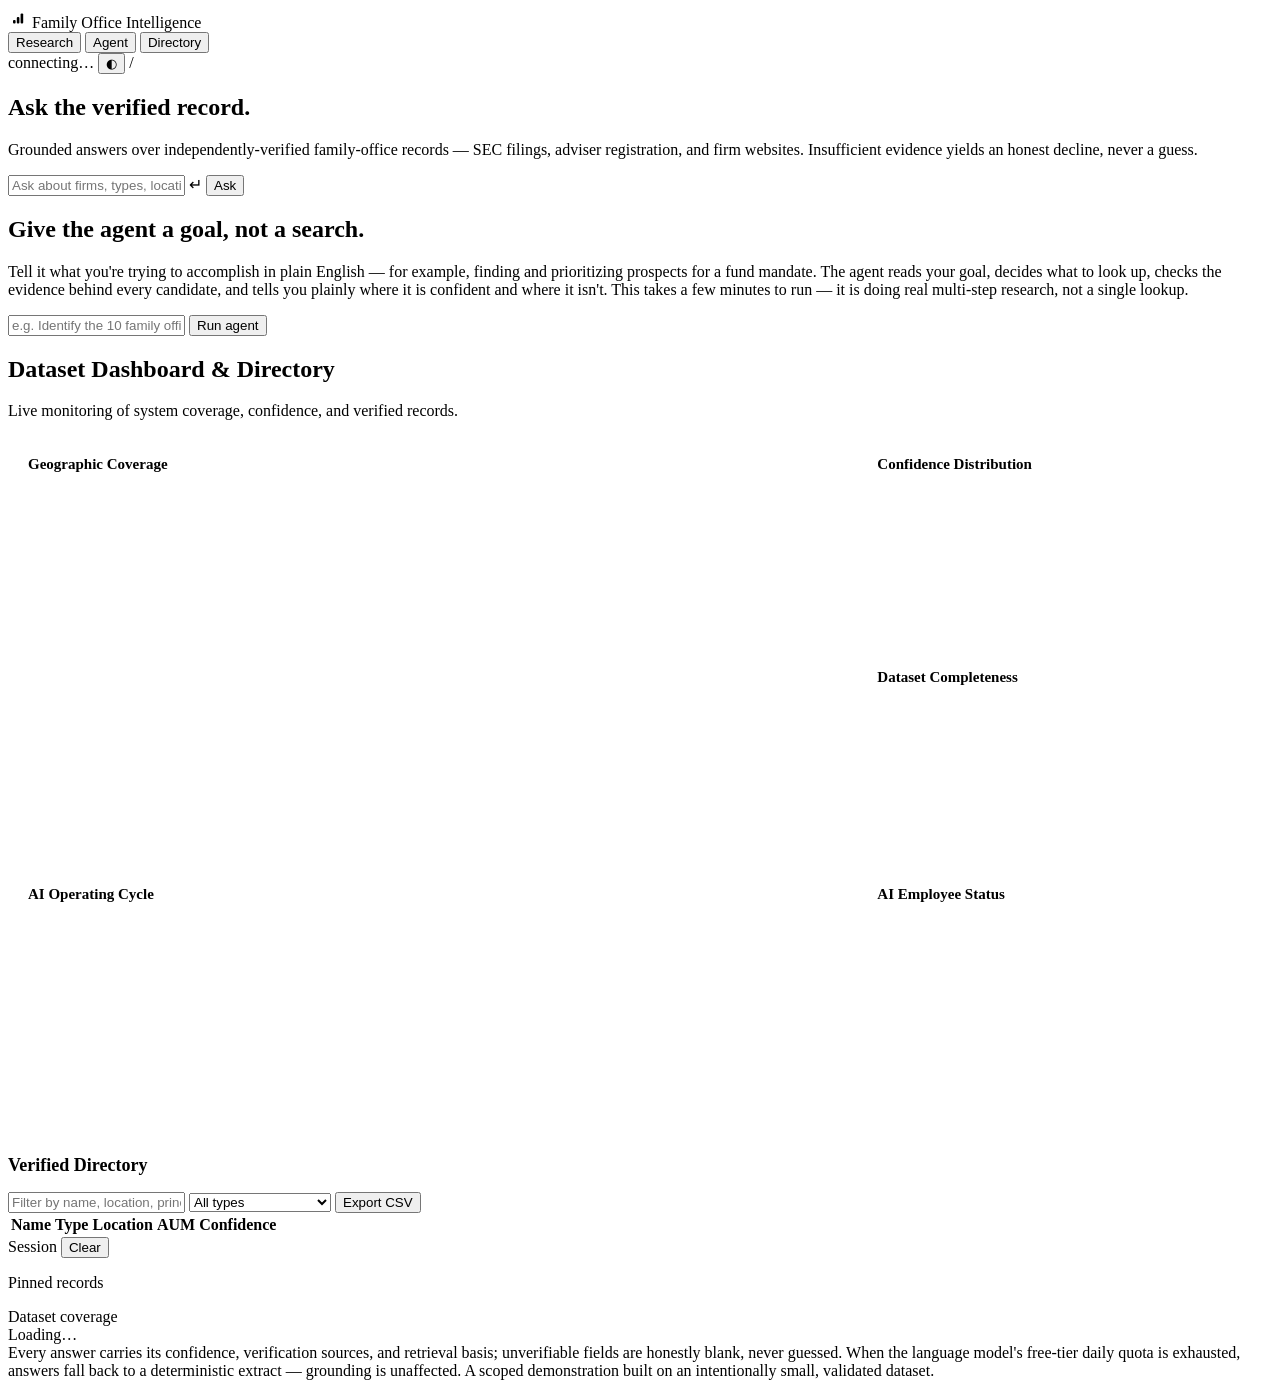
==== commit 0912f823: "feat(agent): customer-facing multi-step mandate agent (POST /goal) New src/fointel/agent/: LLM-drive" ====
--- a/src/fointel/serve/web/index.html
+++ b/src/fointel/serve/web/index.html
@@ -25,6 +25,7 @@
     </span>
     <nav class="tabs" role="tablist" aria-label="Views">
       <button class="tab" role="tab" id="tab-research" aria-selected="true" aria-controls="view-research">Research</button>
+      <button class="tab" role="tab" id="tab-agent" aria-selected="false" aria-controls="view-agent">Agent</button>
       <button class="tab" role="tab" id="tab-directory" aria-selected="false" aria-controls="view-directory">Directory</button>
     </nav>
     <div class="top-right">
@@ -53,6 +54,27 @@
       <div class="chips" id="chips" aria-label="Example queries"></div>
 
       <div id="results" aria-live="polite"></div>
+    </section>
+
+    <!-- ============ AGENT VIEW ============ -->
+    <section id="view-agent" role="tabpanel" aria-labelledby="tab-agent" class="hide">
+      <h1 class="lede">Give the agent a goal, not a search.</h1>
+      <p class="lede-sub">Tell it what you're trying to accomplish in plain English — for example, finding
+        and prioritizing prospects for a fund mandate. The agent reads your goal, decides what to look up,
+        checks the evidence behind every candidate, and tells you plainly where it is confident and where
+        it isn't. This takes a few minutes to run — it is doing real multi-step research, not a single
+        lookup.</p>
+
+      <div class="cmd">
+        <input id="goal-input" type="text"
+               placeholder="e.g. Identify the 10 family offices best positioned as new limited partners for a private-markets fund…"
+               autocomplete="off" aria-label="Agent goal">
+        <button class="go" id="goal-run">Run agent</button>
+      </div>
+      <div class="chips" id="goal-chips" aria-label="Example goals"></div>
+
+      <div id="goal-status" aria-live="polite"></div>
+      <div id="goal-results" aria-live="polite"></div>
     </section>
 
     <!-- ============ DIRECTORY VIEW ============ -->
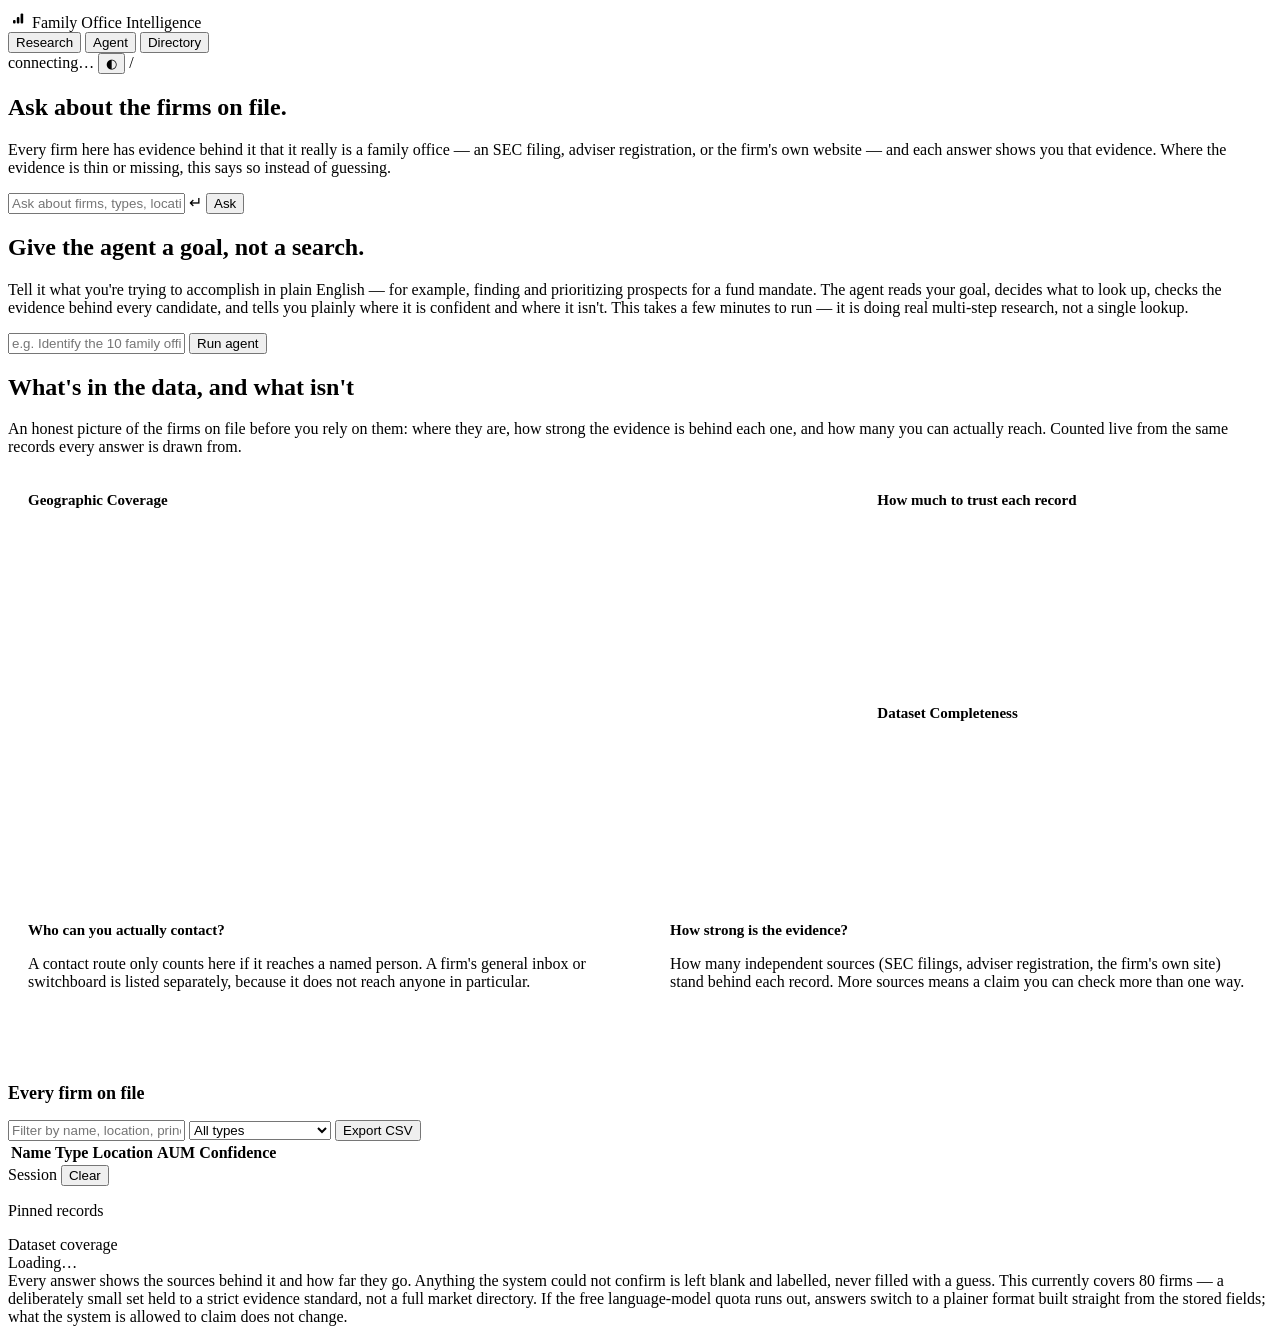
==== commit 07cd91cb: "fix(ui): remove fabricated "AI Employee Status" panel; real reachability + evidence panels P0 produc" ====
--- a/src/fointel/serve/web/index.html
+++ b/src/fointel/serve/web/index.html
@@ -4,7 +4,7 @@
 <meta charset="utf-8">
 <meta name="viewport" content="width=device-width, initial-scale=1">
 <title>Family Office Intelligence</title>
-<meta name="description" content="Grounded research over independently-verified family-office records.">
+<meta name="description" content="Research family offices with the evidence behind every record shown, and honest gaps where evidence is missing.">
 <link rel="preconnect" href="https://fonts.googleapis.com">
 <link rel="preconnect" href="https://fonts.gstatic.com" crossorigin>
 <link href="https://fonts.googleapis.com/css2?family=IBM+Plex+Mono:wght@400;500&family=Inter:wght@400;500;600;700&display=swap" rel="stylesheet">
@@ -40,10 +40,10 @@
   <main>
     <!-- ============ RESEARCH VIEW ============ -->
     <section id="view-research" role="tabpanel" aria-labelledby="tab-research">
-      <h1 class="lede">Ask the verified record.</h1>
-      <p class="lede-sub">Grounded answers over independently-verified family-office records —
-        SEC filings, adviser registration, and firm websites. Insufficient evidence yields an
-        honest decline, never a guess.</p>
+      <h1 class="lede">Ask about the firms on file.</h1>
+      <p class="lede-sub">Every firm here has evidence behind it that it really is a family office —
+        an SEC filing, adviser registration, or the firm's own website — and each answer shows you that
+        evidence. Where the evidence is thin or missing, this says so instead of guessing.</p>
 
       <div class="cmd">
         <input id="q" type="text" placeholder="Ask about firms, types, locations, or AUM…"
@@ -79,8 +79,10 @@
 
     <!-- ============ DIRECTORY VIEW ============ -->
     <section id="view-directory" role="tabpanel" aria-labelledby="tab-directory" class="hide">
-      <h1 class="lede">Dataset Dashboard & Directory</h1>
-      <p class="lede-sub">Live monitoring of system coverage, confidence, and verified records.</p>
+      <h1 class="lede">What's in the data, and what isn't</h1>
+      <p class="lede-sub">An honest picture of the firms on file before you rely on them: where they are,
+        how strong the evidence is behind each one, and how many you can actually reach. Counted live from
+        the same records every answer is drawn from.</p>
       
       <div id="dashboard-top" style="display: grid; grid-template-columns: 2fr 1fr; gap: 20px; margin-bottom: 24px;">
         <div class="panel" style="padding: 20px;">
@@ -89,7 +91,7 @@
         </div>
         <div style="display: flex; flex-direction: column; gap: 20px;">
           <div class="panel" style="padding: 20px; flex: 1;">
-            <h3 style="margin: 0 0 16px; font-size: 15px; font-weight: 600;">Confidence Distribution</h3>
+            <h3 style="margin: 0 0 16px; font-size: 15px; font-weight: 600;">How much to trust each record</h3>
             <div id="vis-confidence-donut" style="width: 100%; height: 120px;"></div>
           </div>
           <div class="panel" style="padding: 20px; flex: 1;">
@@ -99,18 +101,22 @@
         </div>
       </div>
       
-      <div id="dashboard-mid" style="display: grid; grid-template-columns: 2fr 1fr; gap: 20px; margin-bottom: 24px;">
+      <div id="dashboard-mid" style="display: grid; grid-template-columns: 1fr 1fr; gap: 20px; margin-bottom: 24px;">
         <div class="panel" style="padding: 20px;">
-          <h3 style="margin: 0 0 16px; font-size: 15px; font-weight: 600;">AI Operating Cycle</h3>
-          <div id="vis-operating-cycle" style="width: 100%; height: 160px;"></div>
+          <h3 style="margin: 0 0 6px; font-size: 15px; font-weight: 600;">Who can you actually contact?</h3>
+          <p class="panel-note">A contact route only counts here if it reaches a named person. A firm's
+            general inbox or switchboard is listed separately, because it does not reach anyone in particular.</p>
+          <div id="vis-reachability"></div>
         </div>
         <div class="panel" style="padding: 20px;">
-          <h3 style="margin: 0 0 16px; font-size: 15px; font-weight: 600;">AI Employee Status</h3>
-          <div id="vis-employee-status" style="width: 100%; height: 160px; display: flex; flex-direction: column; gap: 10px; justify-content: center;"></div>
+          <h3 style="margin: 0 0 6px; font-size: 15px; font-weight: 600;">How strong is the evidence?</h3>
+          <p class="panel-note">How many independent sources (SEC filings, adviser registration, the firm's
+            own site) stand behind each record. More sources means a claim you can check more than one way.</p>
+          <div id="vis-evidence-strength"></div>
         </div>
       </div>
 
-      <h2 style="font-size: 18px; font-weight: 600; margin: 32px 0 16px; border-top: 1px solid var(--line); padding-top: 24px;">Verified Directory</h2>
+      <h2 style="font-size: 18px; font-weight: 600; margin: 32px 0 16px; border-top: 1px solid var(--line); padding-top: 24px;">Every firm on file</h2>
       <div class="dir-tools">
         <input id="dir-filter" type="text" placeholder="Filter by name, location, principal…" aria-label="Filter directory">
         <select id="dir-type" aria-label="Filter by type">
@@ -123,7 +129,7 @@
         <span class="dir-count" id="dir-count"></span>
       </div>
       <div class="tablewrap">
-        <table id="dir-table" aria-label="Verified family-office records">
+        <table id="dir-table" aria-label="Family-office records on file">
           <thead><tr>
             <th data-k="name" scope="col">Name<span class="arrow"></span></th>
             <th data-k="type" scope="col">Type<span class="arrow"></span></th>
@@ -155,10 +161,11 @@
 </div>
 
 <footer class="foot"><div class="in">
-  Every answer carries its confidence, verification sources, and retrieval basis; unverifiable
-  fields are honestly blank, never guessed. When the language model's free-tier daily quota is
-  exhausted, answers fall back to a deterministic extract — grounding is unaffected.
-  A scoped demonstration built on an intentionally small, validated dataset.
+  Every answer shows the sources behind it and how far they go. Anything the system could not
+  confirm is left blank and labelled, never filled with a guess. This currently covers 80 firms —
+  a deliberately small set held to a strict evidence standard, not a full market directory.
+  If the free language-model quota runs out, answers switch to a plainer format built straight
+  from the stored fields; what the system is allowed to claim does not change.
 </div></footer>
 
 <div id="toast" role="status"></div>
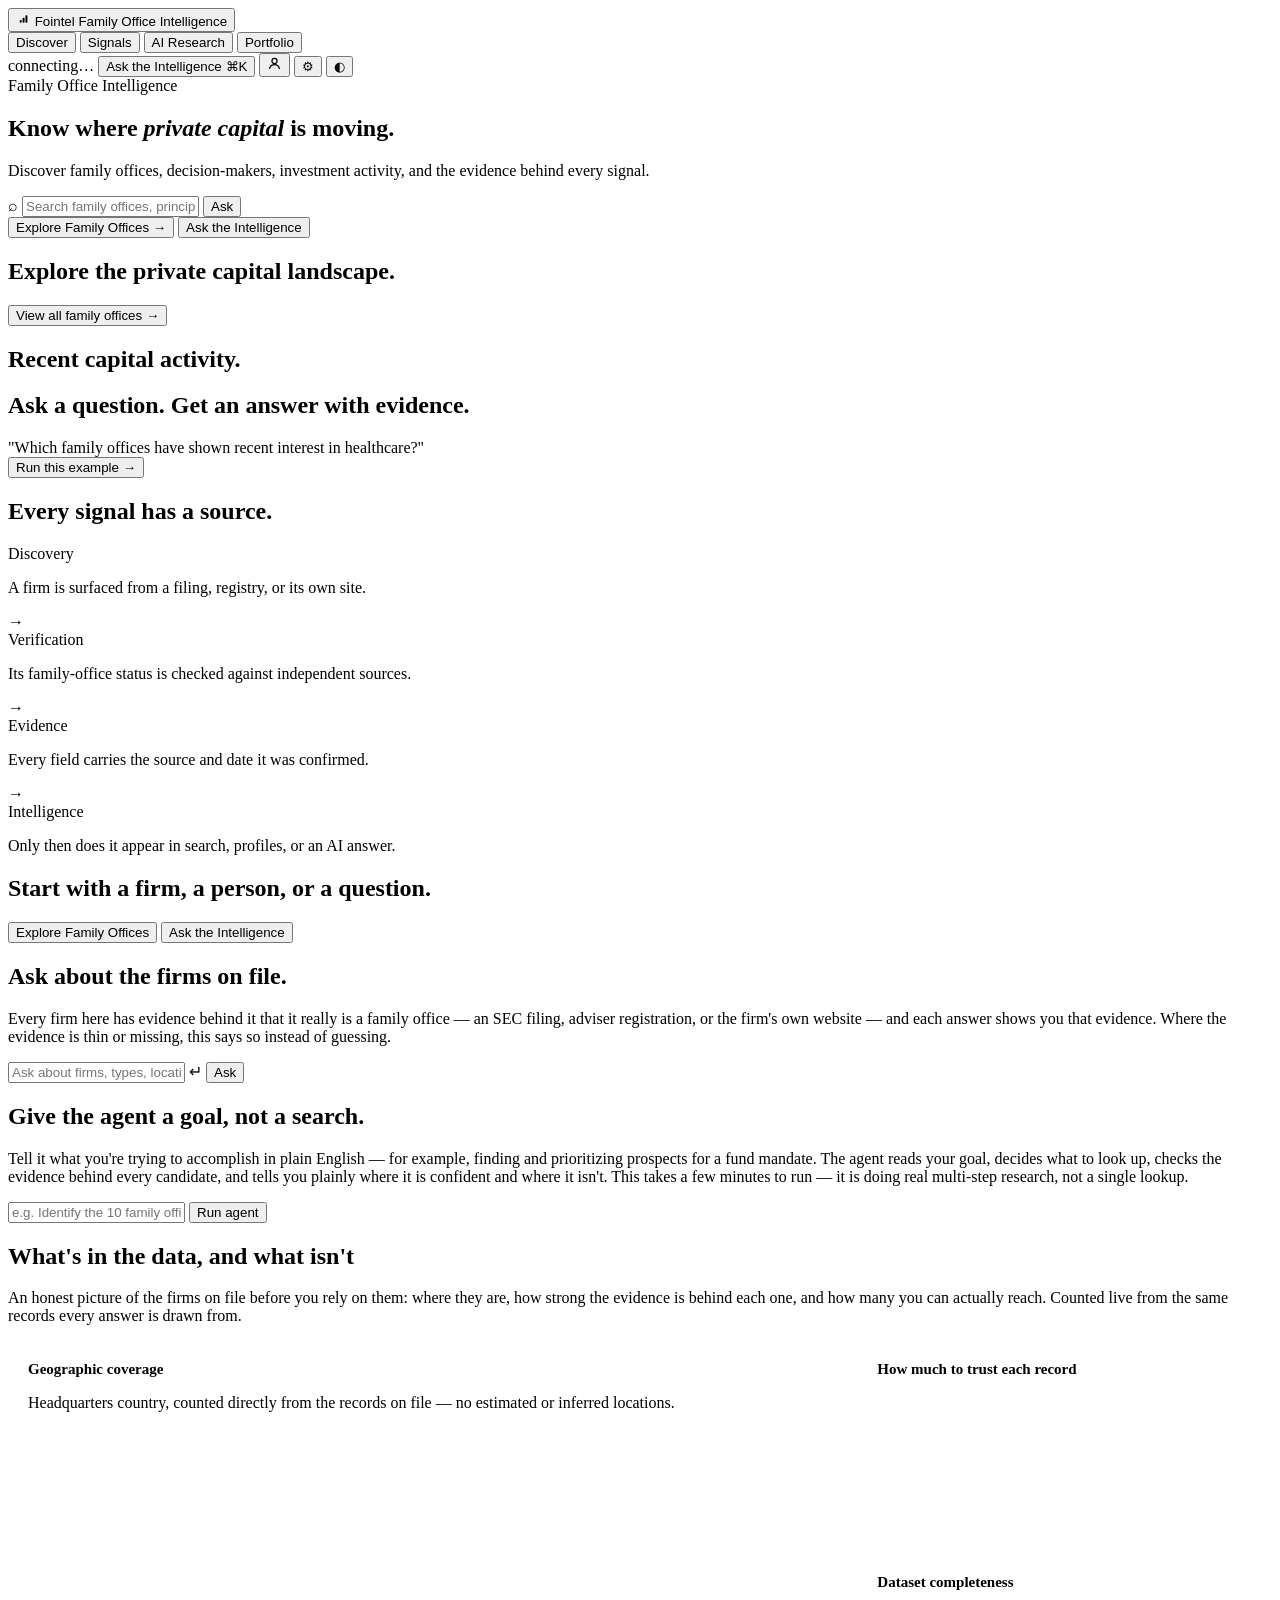
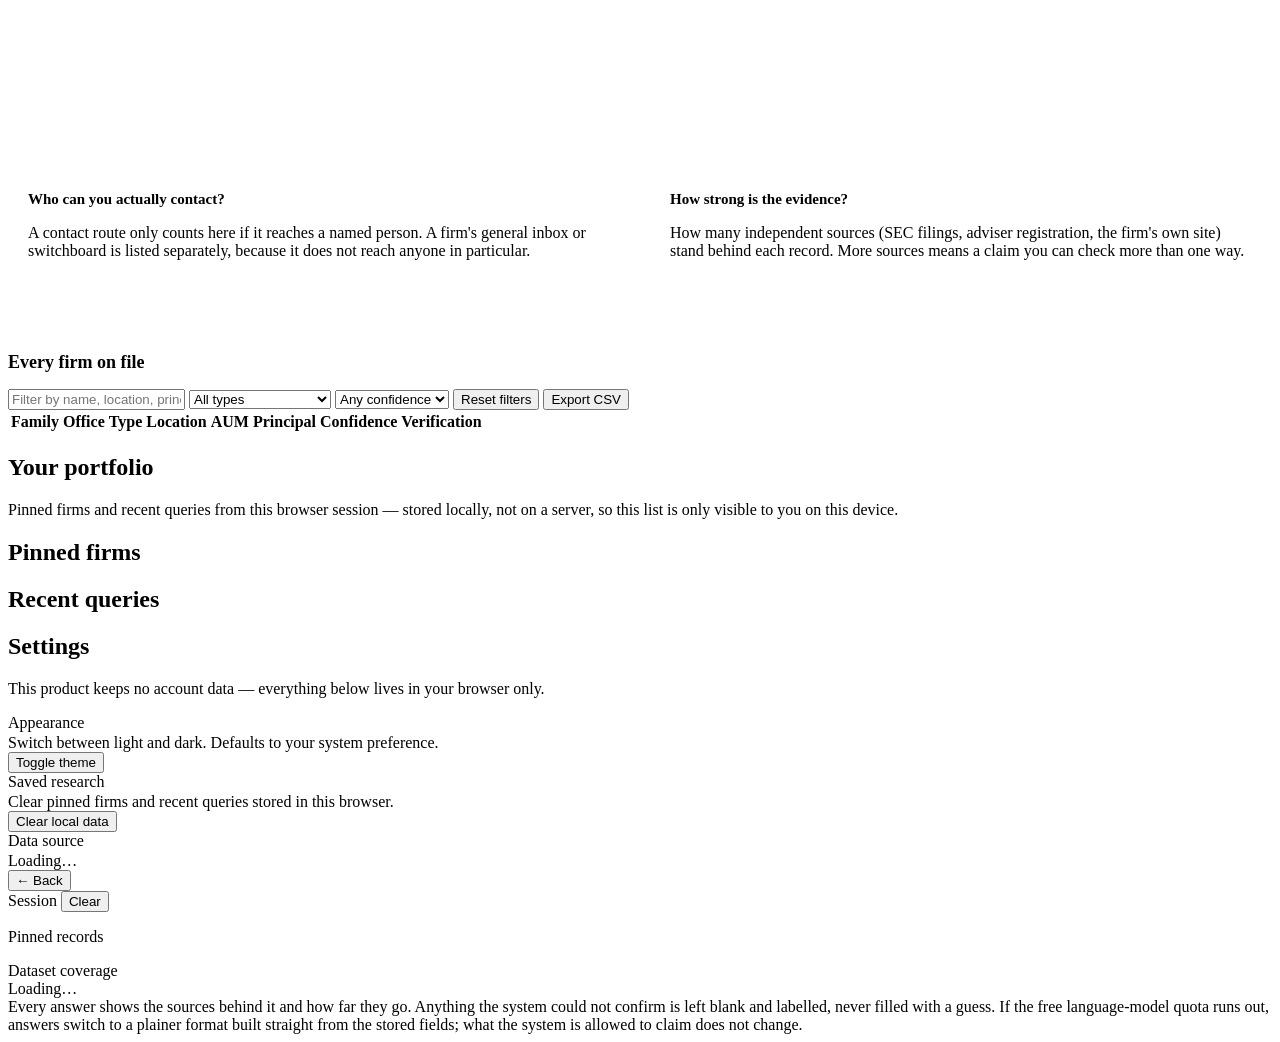
==== commit 13cee6a1: "feat(ui): redesign landing hero, globe, firm profiles, and portfolio access Rebuilds the customer-fa" ====
--- a/src/fointel/serve/web/index.html
+++ b/src/fointel/serve/web/index.html
@@ -4,42 +4,134 @@
 <meta charset="utf-8">
 <meta name="viewport" content="width=device-width, initial-scale=1">
 <title>Family Office Intelligence</title>
-<meta name="description" content="Research family offices with the evidence behind every record shown, and honest gaps where evidence is missing.">
+<meta name="description" content="Research family-office intelligence with the evidence behind every record shown, and honest gaps where evidence is missing.">
 <link rel="preconnect" href="https://fonts.googleapis.com">
 <link rel="preconnect" href="https://fonts.gstatic.com" crossorigin>
-<link href="https://fonts.googleapis.com/css2?family=IBM+Plex+Mono:wght@400;500&family=Inter:wght@400;500;600;700&display=swap" rel="stylesheet">
+<link href="https://fonts.googleapis.com/css2?family=IBM+Plex+Mono:wght@400;500&family=Inter:wght@400;500;600;700&family=Fraunces:opsz,wght@9..144,340;9..144,440;9..144,540;9..144,600&family=Fraunces:ital,opsz,wght@1,9..144,440&display=swap" rel="stylesheet">
 <link rel="stylesheet" href="/static/style.css">
 </head>
 <body>
 
 <header class="topbar">
   <div class="topbar-in">
-    <span class="brand">
-      <svg width="20" height="20" viewBox="0 0 20 20" aria-hidden="true">
-        <rect x="1" y="1" width="18" height="18" rx="4" fill="none" stroke="var(--accent)" stroke-width="1.6"/>
-        <rect x="5" y="12" width="2.6" height="3.5" rx="1" fill="var(--accent)"/>
-        <rect x="8.8" y="9" width="2.6" height="6.5" rx="1" fill="var(--accent)"/>
-        <rect x="12.6" y="5.5" width="2.6" height="10" rx="1" fill="var(--accent)"/>
-      </svg>
-      Family Office Intelligence
-    </span>
+    <button class="brand" id="brand-home" aria-label="Go to home">
+      <span class="brand-mark">
+        <svg width="15" height="15" viewBox="0 0 20 20" aria-hidden="true">
+          <rect x="5" y="12" width="2.6" height="3.5" rx="1" fill="var(--paper)"/>
+          <rect x="8.8" y="9" width="2.6" height="6.5" rx="1" fill="var(--paper)"/>
+          <rect x="12.6" y="5.5" width="2.6" height="10" rx="1" fill="var(--paper)"/>
+        </svg>
+      </span>
+      <span class="brand-text">
+        <span class="b1">Fointel</span>
+        <span class="b2">Family Office Intelligence</span>
+      </span>
+    </button>
     <nav class="tabs" role="tablist" aria-label="Views">
-      <button class="tab" role="tab" id="tab-research" aria-selected="true" aria-controls="view-research">Research</button>
-      <button class="tab" role="tab" id="tab-agent" aria-selected="false" aria-controls="view-agent">Agent</button>
-      <button class="tab" role="tab" id="tab-directory" aria-selected="false" aria-controls="view-directory">Directory</button>
+      <button class="tab" role="tab" id="tab-discover" aria-selected="false" aria-controls="view-discover">Discover</button>
+      <button class="tab" role="tab" id="tab-agent" aria-selected="false" aria-controls="view-agent">Signals</button>
+      <button class="tab" role="tab" id="tab-research" aria-selected="false" aria-controls="view-research">AI Research</button>
+      <button class="tab" role="tab" id="tab-saved" aria-selected="false" aria-controls="view-saved">Portfolio</button>
     </nav>
     <div class="top-right">
       <span class="status" id="status"><span class="dot"></span><span id="status-text">connecting…</span></span>
+      <button class="nav-ask" id="nav-ask">
+        <span class="nav-ask-dot" aria-hidden="true"></span>Ask the Intelligence <span class="kbd">⌘K</span>
+      </button>
+      <button class="icon-btn portfolio-btn" id="portfolio-btn" title="Your portfolio — pinned firms and recent research" aria-label="Your portfolio">
+        <svg width="15" height="15" viewBox="0 0 20 20" aria-hidden="true">
+          <circle cx="10" cy="6.6" r="3.4" fill="none" stroke="currentColor" stroke-width="1.6"/>
+          <path d="M3.4 16.6c1.1-3.3 3.7-5 6.6-5s5.5 1.7 6.6 5" fill="none" stroke="currentColor" stroke-width="1.6" stroke-linecap="round"/>
+        </svg>
+        <span class="portfolio-badge" id="portfolio-badge" hidden>0</span>
+      </button>
+      <button class="icon-btn" id="settings-btn" title="Settings" aria-label="Settings">⚙</button>
       <button class="icon-btn" id="theme" title="Toggle theme" aria-label="Toggle color theme">◐</button>
-      <span class="kbd" title="Press / to search">/</span>
     </div>
   </div>
 </header>
 
 <div class="shell">
   <main>
+    <!-- ============ HOME ============ -->
+    <section id="view-home" role="tabpanel" aria-labelledby="tab-home">
+
+      <div class="hero">
+        <div class="hero-copy">
+          <span class="hero-eyebrow">Family Office Intelligence</span>
+          <h1 class="hero-h1">Know where <em>private capital</em> is moving.</h1>
+          <p class="hero-sub">Discover family offices, decision-makers, investment activity, and the
+            evidence behind every signal.</p>
+          <div class="cmd cmd-lg">
+            <span class="cmd-icon" aria-hidden="true">⌕</span>
+            <input id="home-q" type="text"
+                   placeholder="Search family offices, principals, themes, or signals…"
+                   autocomplete="off" aria-label="Research query">
+            <button class="go" id="home-ask">Ask</button>
+          </div>
+          <div class="chips chips-sm" id="home-chips" aria-label="Example searches"></div>
+          <div class="hero-actions">
+            <button class="btn-primary" id="hero-explore">Explore Family Offices →</button>
+            <button class="btn-ghost" id="hero-ask">Ask the Intelligence</button>
+          </div>
+        </div>
+        <div class="hero-globe" aria-hidden="true">
+          <div id="vis-globe"></div>
+        </div>
+      </div>
+
+      <div class="stat-strip" id="home-stats" aria-label="Dataset statistics"></div>
+
+      <!-- ============ DISCOVER teaser ============ -->
+      <section class="section-band" aria-labelledby="h-discover">
+        <div class="band-head">
+          <h2 id="h-discover" class="band-h">Explore the private capital landscape.</h2>
+          <button class="text-btn" id="discover-more">View all family offices →</button>
+        </div>
+        <div class="teaser-cards" id="teaser-cards"></div>
+      </section>
+
+      <!-- ============ CAPITAL ACTIVITY ============ -->
+      <section class="section-band alt" aria-labelledby="h-activity">
+        <div class="band-head"><h2 id="h-activity" class="band-h">Recent capital activity.</h2></div>
+        <div class="activity-rail" id="activity-rail"></div>
+      </section>
+
+      <!-- ============ AI INTELLIGENCE ============ -->
+      <section class="section-band" aria-labelledby="h-ai">
+        <div class="band-head"><h2 id="h-ai" class="band-h">Ask a question. Get an answer with evidence.</h2></div>
+        <div class="ai-teaser" id="ai-teaser">
+          <div class="ai-teaser-q">"Which family offices have shown recent interest in healthcare?"</div>
+          <button class="btn-ghost" id="ai-teaser-run">Run this example →</button>
+          <div id="ai-teaser-result"></div>
+        </div>
+      </section>
+
+      <!-- ============ EVIDENCE ============ -->
+      <section class="section-band alt" aria-labelledby="h-evidence">
+        <div class="band-head"><h2 id="h-evidence" class="band-h">Every signal has a source.</h2></div>
+        <div class="chain">
+          <div class="chain-step"><span class="chain-n">Discovery</span><p>A firm is surfaced from a filing, registry, or its own site.</p></div>
+          <div class="chain-arrow">→</div>
+          <div class="chain-step"><span class="chain-n">Verification</span><p>Its family-office status is checked against independent sources.</p></div>
+          <div class="chain-arrow">→</div>
+          <div class="chain-step"><span class="chain-n">Evidence</span><p>Every field carries the source and date it was confirmed.</p></div>
+          <div class="chain-arrow">→</div>
+          <div class="chain-step"><span class="chain-n">Intelligence</span><p>Only then does it appear in search, profiles, or an AI answer.</p></div>
+        </div>
+      </section>
+
+      <div class="cta-band">
+        <h2 class="cta-h">Start with a firm, a person, or a question.</h2>
+        <div class="hero-actions" style="justify-content:center">
+          <button class="btn-primary" id="cta-explore">Explore Family Offices</button>
+          <button class="btn-ghost" id="cta-ask">Ask the Intelligence</button>
+        </div>
+      </div>
+    </section>
+
     <!-- ============ RESEARCH VIEW ============ -->
-    <section id="view-research" role="tabpanel" aria-labelledby="tab-research">
+    <section id="view-research" role="tabpanel" aria-labelledby="tab-research" class="hide">
       <h1 class="lede">Ask about the firms on file.</h1>
       <p class="lede-sub">Every firm here has evidence behind it that it really is a family office —
         an SEC filing, adviser registration, or the firm's own website — and each answer shows you that
@@ -77,30 +169,32 @@
       <div id="goal-results" aria-live="polite"></div>
     </section>
 
-    <!-- ============ DIRECTORY VIEW ============ -->
-    <section id="view-directory" role="tabpanel" aria-labelledby="tab-directory" class="hide">
+    <!-- ============ DISCOVER (DIRECTORY) VIEW ============ -->
+    <section id="view-discover" role="tabpanel" aria-labelledby="tab-discover" class="hide">
       <h1 class="lede">What's in the data, and what isn't</h1>
       <p class="lede-sub">An honest picture of the firms on file before you rely on them: where they are,
         how strong the evidence is behind each one, and how many you can actually reach. Counted live from
         the same records every answer is drawn from.</p>
-      
+
       <div id="dashboard-top" style="display: grid; grid-template-columns: 2fr 1fr; gap: 20px; margin-bottom: 24px;">
         <div class="panel" style="padding: 20px;">
-          <h3 style="margin: 0 0 16px; font-size: 15px; font-weight: 600;">Geographic Coverage</h3>
-          <div id="vis-world-map" style="width: 100%; height: 280px; position: relative;"></div>
+          <h3 style="margin: 0 0 4px; font-size: 15px; font-weight: 600;">Geographic coverage</h3>
+          <p class="panel-note">Headquarters country, counted directly from the records on file — no
+            estimated or inferred locations.</p>
+          <div id="vis-geo-distribution"></div>
         </div>
         <div style="display: flex; flex-direction: column; gap: 20px;">
           <div class="panel" style="padding: 20px; flex: 1;">
             <h3 style="margin: 0 0 16px; font-size: 15px; font-weight: 600;">How much to trust each record</h3>
-            <div id="vis-confidence-donut" style="width: 100%; height: 120px;"></div>
+            <div id="vis-confidence-donut-2" style="width: 100%; height: 120px;"></div>
           </div>
           <div class="panel" style="padding: 20px; flex: 1;">
-            <h3 style="margin: 0 0 16px; font-size: 15px; font-weight: 600;">Dataset Completeness</h3>
-            <div id="vis-completeness-bar" style="width: 100%; height: 120px;"></div>
+            <h3 style="margin: 0 0 16px; font-size: 15px; font-weight: 600;">Dataset completeness</h3>
+            <div id="vis-completeness-bar-2" style="width: 100%; height: 120px;"></div>
           </div>
         </div>
       </div>
-      
+
       <div id="dashboard-mid" style="display: grid; grid-template-columns: 1fr 1fr; gap: 20px; margin-bottom: 24px;">
         <div class="panel" style="padding: 20px;">
           <h3 style="margin: 0 0 6px; font-size: 15px; font-weight: 600;">Who can you actually contact?</h3>
@@ -125,21 +219,74 @@
           <option>Multi-Family Office</option>
           <option>Undetermined</option>
         </select>
+        <select id="dir-conf" aria-label="Filter by confidence">
+          <option value="">Any confidence</option>
+          <option>High</option>
+          <option>Medium</option>
+          <option>Low</option>
+        </select>
+        <button class="text-btn" id="dir-reset">Reset filters</button>
         <button class="text-btn" id="dir-export">Export CSV</button>
         <span class="dir-count" id="dir-count"></span>
       </div>
       <div class="tablewrap">
         <table id="dir-table" aria-label="Family-office records on file">
           <thead><tr>
-            <th data-k="name" scope="col">Name<span class="arrow"></span></th>
+            <th data-k="name" scope="col">Family Office<span class="arrow"></span></th>
             <th data-k="type" scope="col">Type<span class="arrow"></span></th>
             <th data-k="location" scope="col">Location<span class="arrow"></span></th>
             <th data-k="aum" scope="col">AUM<span class="arrow"></span></th>
+            <th data-k="principal" scope="col">Principal<span class="arrow"></span></th>
             <th data-k="confidence" scope="col">Confidence<span class="arrow"></span></th>
+            <th scope="col">Verification</th>
           </tr></thead>
           <tbody id="dir-body"></tbody>
         </table>
       </div>
+    </section>
+
+    <!-- ============ SAVED RESEARCH ============ -->
+    <section id="view-saved" role="tabpanel" aria-labelledby="tab-saved" class="hide">
+      <h1 class="lede">Your portfolio</h1>
+      <p class="lede-sub">Pinned firms and recent queries from this browser session — stored locally, not
+        on a server, so this list is only visible to you on this device.</p>
+
+      <h2 class="section-h">Pinned firms</h2>
+      <div id="saved-pins" class="saved-list"></div>
+
+      <h2 class="section-h">Recent queries</h2>
+      <div id="saved-recent" class="saved-list"></div>
+    </section>
+
+    <!-- ============ SETTINGS ============ -->
+    <section id="view-settings" role="tabpanel" aria-labelledby="tab-settings" class="hide">
+      <h1 class="lede">Settings</h1>
+      <p class="lede-sub">This product keeps no account data — everything below lives in your browser only.</p>
+
+      <div class="panel settings-panel">
+        <div class="settings-row">
+          <div><span class="settings-label">Appearance</span>
+            <p class="panel-note" style="margin:2px 0 0;">Switch between light and dark. Defaults to your
+              system preference.</p></div>
+          <button class="btn-ghost" id="settings-theme">Toggle theme</button>
+        </div>
+        <div class="settings-row">
+          <div><span class="settings-label">Saved research</span>
+            <p class="panel-note" style="margin:2px 0 0;">Clear pinned firms and recent queries stored in
+              this browser.</p></div>
+          <button class="btn-ghost" id="settings-clear">Clear local data</button>
+        </div>
+        <div class="settings-row">
+          <div><span class="settings-label">Data source</span>
+            <p class="panel-note" style="margin:2px 0 0;" id="settings-source">Loading…</p></div>
+        </div>
+      </div>
+    </section>
+
+    <!-- ============ FAMILY OFFICE PROFILE ============ -->
+    <section id="view-profile" role="tabpanel" aria-labelledby="tab-discover" class="hide">
+      <button class="text-btn" id="profile-back">&larr; Back</button>
+      <div id="profile-body"></div>
     </section>
   </main>
 
@@ -160,10 +307,9 @@
   </aside>
 </div>
 
-<footer class="foot"><div class="in">
+<footer class="foot"><div class="in" id="foot-text">
   Every answer shows the sources behind it and how far they go. Anything the system could not
-  confirm is left blank and labelled, never filled with a guess. This currently covers 80 firms —
-  a deliberately small set held to a strict evidence standard, not a full market directory.
+  confirm is left blank and labelled, never filled with a guess.
   If the free language-model quota runs out, answers switch to a plainer format built straight
   from the stored fields; what the system is allowed to claim does not change.
 </div></footer>
